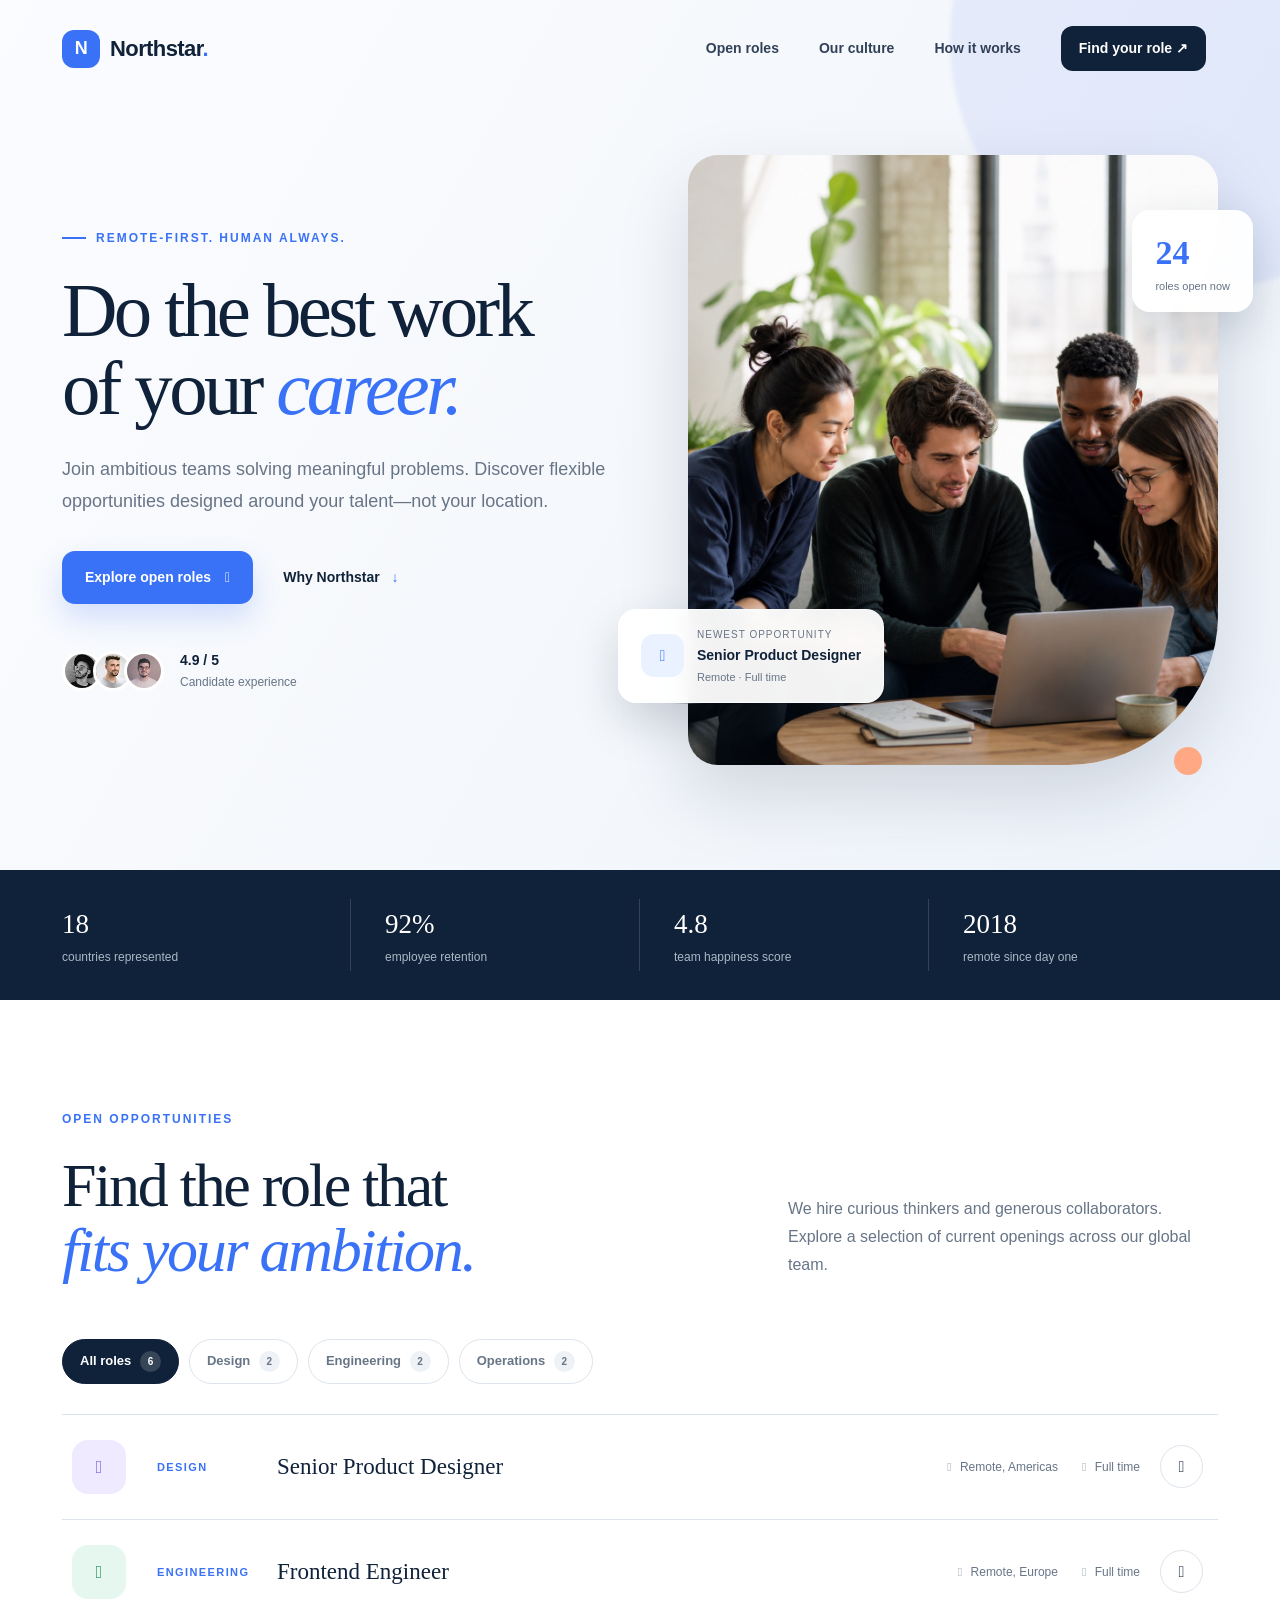
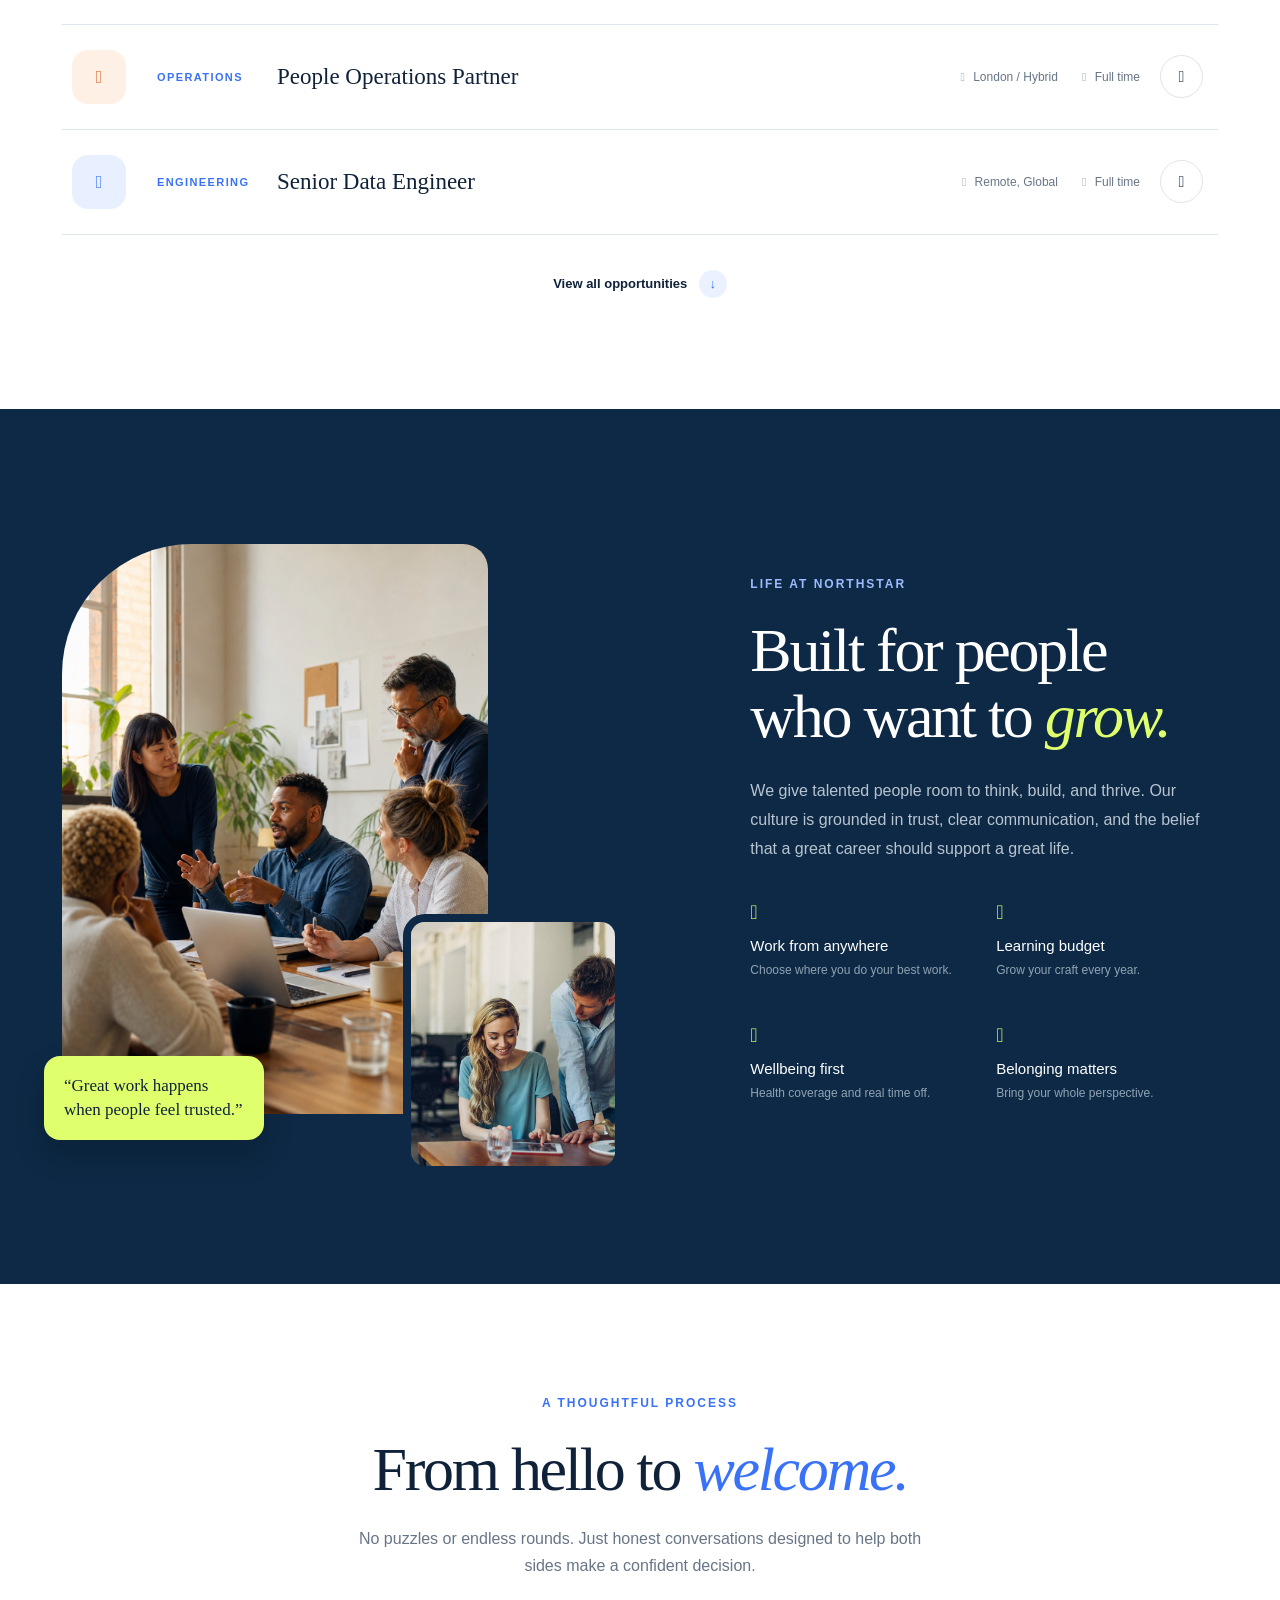
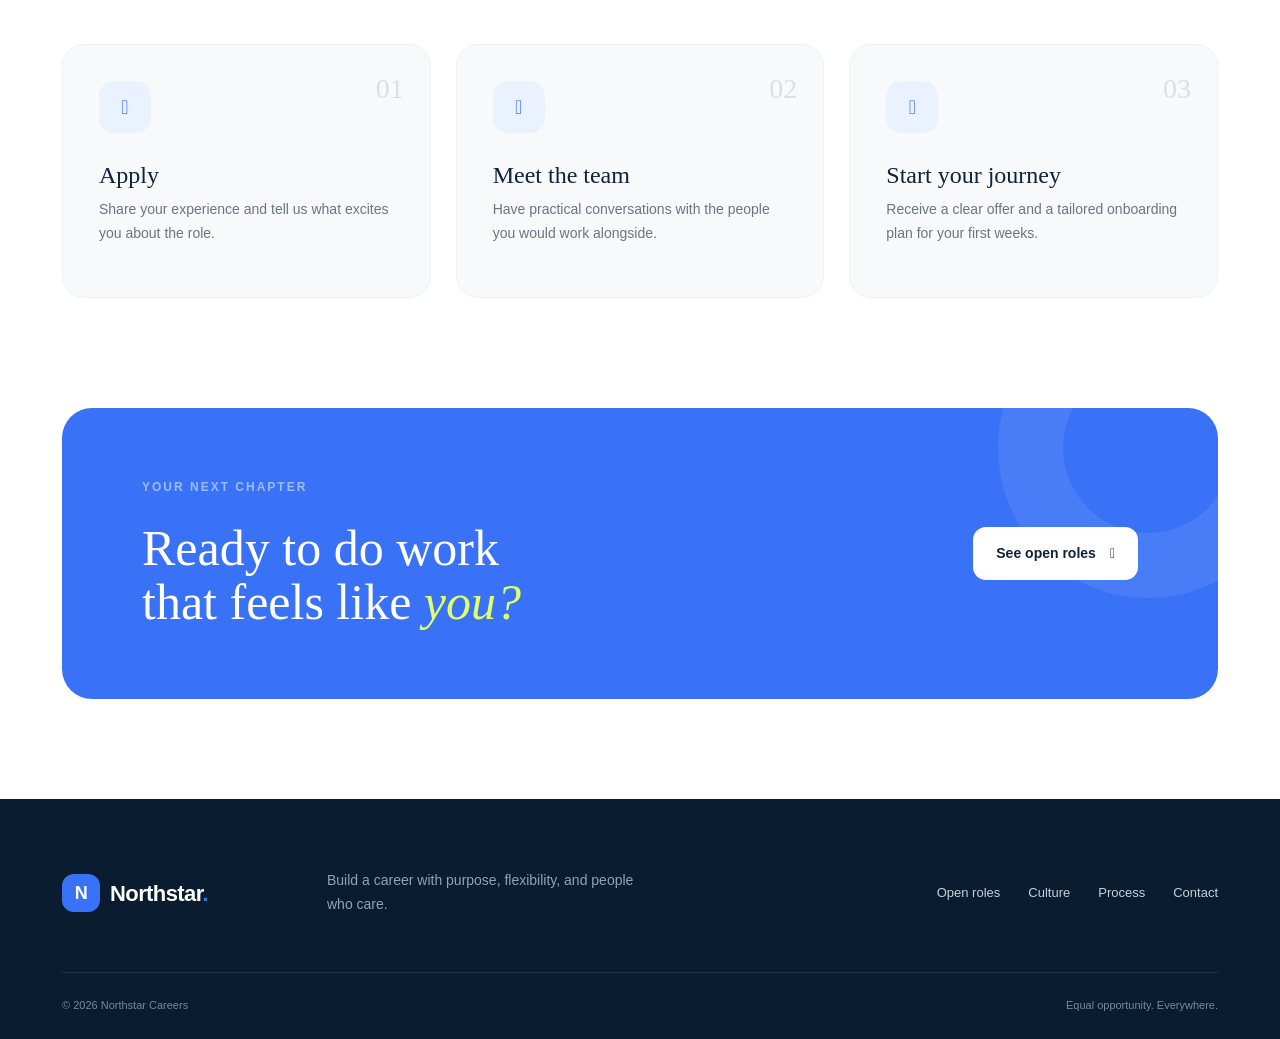
==== index.html @ 6b6f1404 "首次上传" ====
<!doctype html>
<html lang="en">
<head>
  <meta charset="utf-8">
  <meta name="viewport" content="width=device-width, initial-scale=1">
  <meta name="description" content="Find meaningful remote and hybrid work with Northstar Careers.">
  <title>Northstar Careers — Work that moves you forward</title>
  <link rel="stylesheet" href="assets/fonts/font_awesome/css/fontawesome.min.css">
  <link rel="stylesheet" href="assets/vendor/css/bootstrap.min.css">
  <link rel="stylesheet" href="assets/css/recruit.css">
</head>
<body>
  <header class="site-header" id="top">
    <nav class="navbar navbar-expand-lg" aria-label="Main navigation">
      <div class="container">
        <a class="brand" href="#top" aria-label="Northstar Careers home"><span class="brand-mark">N</span><span>Northstar<span class="brand-dot">.</span></span></a>
        <button class="navbar-toggler" type="button" data-bs-toggle="collapse" data-bs-target="#mainNav" aria-controls="mainNav" aria-expanded="false" aria-label="Toggle navigation"><span></span><span></span><span></span></button>
        <div class="collapse navbar-collapse" id="mainNav">
          <ul class="navbar-nav ms-auto align-items-lg-center">
            <li class="nav-item"><a class="nav-link" href="#opportunities">Open roles</a></li>
            <li class="nav-item"><a class="nav-link" href="#culture">Our culture</a></li>
            <li class="nav-item"><a class="nav-link" href="#process">How it works</a></li>
            <li class="nav-item"><a class="nav-link nav-cta" href="#opportunities">Find your role <span>↗</span></a></li>
          </ul>
        </div>
      </div>
    </nav>
  </header>

  <main>
    <section class="hero">
      <div class="hero-glow"></div>
      <div class="container position-relative">
        <div class="row align-items-center gy-5">
          <div class="col-lg-6">
            <div class="eyebrow"><span></span> Remote-first. Human always.</div>
            <h1>Do the best work<br>of your <em>career.</em></h1>
            <p class="hero-copy">Join ambitious teams solving meaningful problems. Discover flexible opportunities designed around your talent—not your location.</p>
            <div class="hero-actions">
              <a href="#opportunities" class="btn-primary-custom">Explore open roles <i class="fas fa-arrow-right"></i></a>
              <a href="#culture" class="text-link">Why Northstar <span>↓</span></a>
            </div>
            <div class="hero-proof">
              <div class="avatar-stack">
                <img src="assets/img/testimonial/testimonial-img-1.jpg" alt="Northstar team member">
                <img src="assets/img/testimonial/testimonial-img-2.jpg" alt="Northstar team member">
                <img src="assets/img/testimonial/testimonial-img-3.jpg" alt="Northstar team member">
              </div>
              <div><strong>4.9 / 5</strong><span>Candidate experience</span></div>
            </div>
          </div>
          <div class="col-lg-6">
            <div class="hero-visual">
              <div class="image-frame"><img src="assets/img/careers/team-hero.jpg" alt="A collaborative Northstar team meeting"></div>
              <div class="floating-card role-card"><span class="role-icon"><i class="fas fa-briefcase"></i></span><div><small>Newest opportunity</small><strong>Senior Product Designer</strong><span>Remote · Full time</span></div></div>
              <div class="floating-card stat-card"><strong>24</strong><span>roles open now</span></div>
              <div class="shape shape-one"></div><div class="shape shape-two"></div>
            </div>
          </div>
        </div>
      </div>
    </section>

    <section class="trust-strip" aria-label="Company highlights">
      <div class="container"><div class="trust-grid"><div><strong>18</strong><span>countries represented</span></div><div><strong>92%</strong><span>employee retention</span></div><div><strong>4.8</strong><span>team happiness score</span></div><div><strong>2018</strong><span>remote since day one</span></div></div></div>
    </section>

    <section class="section jobs-section" id="opportunities">
      <div class="container">
        <div class="section-intro split-heading"><div><span class="kicker">Open opportunities</span><h2>Find the role that<br><em>fits your ambition.</em></h2></div><p>We hire curious thinkers and generous collaborators. Explore a selection of current openings across our global team.</p></div>
        <div class="job-filters" role="group" aria-label="Filter job openings">
          <button class="filter-btn active" data-filter="all">All roles <span>6</span></button>
          <button class="filter-btn" data-filter="design">Design <span>2</span></button>
          <button class="filter-btn" data-filter="engineering">Engineering <span>2</span></button>
          <button class="filter-btn" data-filter="operations">Operations <span>2</span></button>
        </div>
        <div class="job-list">
          <article class="job-card" data-category="design"><div class="job-symbol lilac"><i class="fas fa-pen-nib"></i></div><div class="job-main"><span class="job-team">Design</span><h3>Senior Product Designer</h3><div class="job-meta"><span><i class="fas fa-map-marker-alt"></i> Remote, Americas</span><span><i class="far fa-clock"></i> Full time</span></div></div><a href="mailto:careers@northstar.example?subject=Senior Product Designer" aria-label="Apply for Senior Product Designer"><i class="fas fa-arrow-right"></i></a></article>
          <article class="job-card" data-category="engineering"><div class="job-symbol mint"><i class="fas fa-code"></i></div><div class="job-main"><span class="job-team">Engineering</span><h3>Frontend Engineer</h3><div class="job-meta"><span><i class="fas fa-map-marker-alt"></i> Remote, Europe</span><span><i class="far fa-clock"></i> Full time</span></div></div><a href="mailto:careers@northstar.example?subject=Frontend Engineer" aria-label="Apply for Frontend Engineer"><i class="fas fa-arrow-right"></i></a></article>
          <article class="job-card" data-category="operations"><div class="job-symbol peach"><i class="fas fa-chart-line"></i></div><div class="job-main"><span class="job-team">Operations</span><h3>People Operations Partner</h3><div class="job-meta"><span><i class="fas fa-map-marker-alt"></i> London / Hybrid</span><span><i class="far fa-clock"></i> Full time</span></div></div><a href="mailto:careers@northstar.example?subject=People Operations Partner" aria-label="Apply for People Operations Partner"><i class="fas fa-arrow-right"></i></a></article>
          <article class="job-card" data-category="engineering"><div class="job-symbol blue"><i class="fas fa-database"></i></div><div class="job-main"><span class="job-team">Engineering</span><h3>Senior Data Engineer</h3><div class="job-meta"><span><i class="fas fa-map-marker-alt"></i> Remote, Global</span><span><i class="far fa-clock"></i> Full time</span></div></div><a href="mailto:careers@northstar.example?subject=Senior Data Engineer" aria-label="Apply for Senior Data Engineer"><i class="fas fa-arrow-right"></i></a></article>
          <article class="job-card extra-job" data-category="design"><div class="job-symbol lilac"><i class="fas fa-palette"></i></div><div class="job-main"><span class="job-team">Design</span><h3>Brand Designer</h3><div class="job-meta"><span><i class="fas fa-map-marker-alt"></i> Remote, Global</span><span><i class="far fa-clock"></i> Contract</span></div></div><a href="mailto:careers@northstar.example?subject=Brand Designer" aria-label="Apply for Brand Designer"><i class="fas fa-arrow-right"></i></a></article>
          <article class="job-card extra-job" data-category="operations"><div class="job-symbol peach"><i class="fas fa-comments"></i></div><div class="job-main"><span class="job-team">Operations</span><h3>Customer Success Lead</h3><div class="job-meta"><span><i class="fas fa-map-marker-alt"></i> New York / Hybrid</span><span><i class="far fa-clock"></i> Full time</span></div></div><a href="mailto:careers@northstar.example?subject=Customer Success Lead" aria-label="Apply for Customer Success Lead"><i class="fas fa-arrow-right"></i></a></article>
        </div>
        <button class="show-more" id="showMore">View all opportunities <span>↓</span></button>
      </div>
    </section>

    <section class="section culture-section" id="culture">
      <div class="container"><div class="row align-items-center gy-5">
        <div class="col-lg-6"><div class="culture-collage"><img class="culture-main" src="assets/img/careers/team-culture.jpg" alt="Colleagues sharing ideas in a team workshop"><img class="culture-small" src="assets/img/bg/8.jpg" alt="Two colleagues reviewing work together"><div class="culture-quote">“Great work happens when people feel trusted.”</div></div></div>
        <div class="col-lg-5 offset-lg-1"><span class="kicker light">Life at Northstar</span><h2>Built for people<br>who want to <em>grow.</em></h2><p class="culture-copy">We give talented people room to think, build, and thrive. Our culture is grounded in trust, clear communication, and the belief that a great career should support a great life.</p><div class="benefit-grid"><div><i class="fas fa-globe"></i><h4>Work from anywhere</h4><p>Choose where you do your best work.</p></div><div><i class="fas fa-seedling"></i><h4>Learning budget</h4><p>Grow your craft every year.</p></div><div><i class="fas fa-heart"></i><h4>Wellbeing first</h4><p>Health coverage and real time off.</p></div><div><i class="fas fa-users"></i><h4>Belonging matters</h4><p>Bring your whole perspective.</p></div></div></div>
      </div></div>
    </section>

    <section class="section process-section" id="process">
      <div class="container"><div class="section-intro centered"><span class="kicker">A thoughtful process</span><h2>From hello to <em>welcome.</em></h2><p>No puzzles or endless rounds. Just honest conversations designed to help both sides make a confident decision.</p></div><div class="process-grid"><article><span>01</span><div class="process-icon"><i class="far fa-paper-plane"></i></div><h3>Apply</h3><p>Share your experience and tell us what excites you about the role.</p></article><article><span>02</span><div class="process-icon"><i class="far fa-comments"></i></div><h3>Meet the team</h3><p>Have practical conversations with the people you would work alongside.</p></article><article><span>03</span><div class="process-icon"><i class="far fa-check-circle"></i></div><h3>Start your journey</h3><p>Receive a clear offer and a tailored onboarding plan for your first weeks.</p></article></div></div>
    </section>

    <section class="cta-section"><div class="container"><div class="cta-panel"><div><span class="kicker light">Your next chapter</span><h2>Ready to do work<br>that feels like <em>you?</em></h2></div><a href="#opportunities" class="btn-light-custom">See open roles <i class="fas fa-arrow-right"></i></a></div></div></section>
  </main>

  <footer class="footer"><div class="container"><div class="footer-main"><a class="brand brand-light" href="#top"><span class="brand-mark">N</span><span>Northstar<span class="brand-dot">.</span></span></a><p>Build a career with purpose, flexibility, and people who care.</p><div class="footer-links"><a href="#opportunities">Open roles</a><a href="#culture">Culture</a><a href="#process">Process</a><a href="mailto:careers@northstar.example">Contact</a></div></div><div class="footer-bottom"><span>© <span id="year"></span> Northstar Careers</span><span>Equal opportunity. Everywhere.</span></div></div></footer>

  <script src="assets/vendor/js/bootstrap.bundle.min.js"></script>
  <script src="assets/js/recruit.js"></script>
</body>
</html>
---- assets/css/recruit.css ----
:root{--ink:#102239;--navy:#0d2945;--blue:#3972f6;--sky:#eaf2ff;--cream:#f7f4ed;--muted:#677587;--line:#dde4eb;--white:#fff;--lime:#dfff6c;--radius:22px}
*{box-sizing:border-box}html{scroll-behavior:smooth}body{margin:0;color:var(--ink);background:#fff;font-family:Inter,-apple-system,BlinkMacSystemFont,"Segoe UI",sans-serif;font-size:16px;-webkit-font-smoothing:antialiased}a{text-decoration:none}button{font:inherit}.container{max-width:1180px}.site-header{position:absolute;z-index:20;width:100%;top:0}.navbar{padding:26px 0}.brand{display:inline-flex;align-items:center;gap:10px;color:var(--ink);font-size:22px;font-weight:800;letter-spacing:-.6px}.brand:hover{color:var(--ink)}.brand-mark{display:grid;place-items:center;width:38px;height:38px;border-radius:12px;background:var(--blue);color:#fff;font-size:18px}.brand-dot{color:var(--blue)}.nav-link{color:#304158!important;font-size:14px;font-weight:650;margin:0 12px}.nav-link:hover{color:var(--blue)!important}.nav-cta{background:var(--ink);color:#fff!important;padding:12px 18px!important;border-radius:12px;margin-left:20px}.nav-cta:hover{background:var(--blue);color:#fff!important}.navbar-toggler{border:0;padding:8px}.navbar-toggler:focus{box-shadow:none}.navbar-toggler span{display:block;width:25px;height:2px;background:var(--ink);margin:5px}
.hero{position:relative;overflow:hidden;padding:155px 0 105px;background:linear-gradient(120deg,#fbfcff 0%,#f4f7fb 58%,#edf3fb 100%)}.hero-glow{position:absolute;width:500px;height:500px;border-radius:50%;background:rgba(64,116,244,.09);filter:blur(2px);right:-170px;top:-210px}.eyebrow,.kicker{display:flex;align-items:center;gap:10px;text-transform:uppercase;letter-spacing:2px;font-size:12px;font-weight:800;color:var(--blue);margin-bottom:25px}.eyebrow span{width:24px;height:2px;background:var(--blue)}h1,h2,h3,h4,p{margin-top:0}.hero h1{font-family:Georgia,"Times New Roman",serif;font-size:clamp(54px,6vw,82px);line-height:1.02;letter-spacing:-3.6px;margin-bottom:26px;font-weight:400}.hero h1 em,.section h2 em{color:var(--blue);font-weight:400}.hero-copy{max-width:590px;font-size:18px;line-height:1.75;color:var(--muted);margin-bottom:34px}.hero-actions{display:flex;align-items:center;gap:30px}.btn-primary-custom,.btn-light-custom{display:inline-flex;align-items:center;justify-content:center;gap:14px;padding:16px 23px;border-radius:13px;font-weight:750;font-size:14px;transition:.25s}.btn-primary-custom{background:var(--blue);color:#fff;box-shadow:0 14px 30px rgba(57,114,246,.2)}.btn-primary-custom:hover{color:#fff;transform:translateY(-2px);background:#275fdf}.text-link{color:var(--ink);font-weight:700;font-size:14px}.text-link span{margin-left:8px;color:var(--blue)}.hero-proof{display:flex;align-items:center;gap:16px;margin-top:46px}.avatar-stack{display:flex}.avatar-stack img{width:40px;height:40px;border:3px solid #fff;border-radius:50%;object-fit:cover;margin-left:-9px}.avatar-stack img:first-child{margin-left:0}.hero-proof strong,.hero-proof span{display:block}.hero-proof strong{font-size:14px}.hero-proof span{font-size:12px;color:var(--muted);margin-top:2px}.hero-visual{position:relative;max-width:530px;margin-left:auto}.image-frame{position:relative;border-radius:30px 30px 150px 30px;overflow:hidden;height:610px;box-shadow:0 30px 70px rgba(17,36,58,.15)}.image-frame:after{content:"";position:absolute;inset:0;background:linear-gradient(180deg,transparent 65%,rgba(9,30,50,.17))}.image-frame img{width:100%;height:100%;object-fit:cover}.floating-card{position:absolute;z-index:2;background:rgba(255,255,255,.95);backdrop-filter:blur(10px);box-shadow:0 18px 45px rgba(20,40,64,.17);border:1px solid rgba(255,255,255,.7)}.role-card{display:flex;gap:13px;align-items:center;left:-70px;bottom:62px;padding:17px 22px;border-radius:18px}.role-icon{display:grid;place-items:center;width:43px;height:43px;border-radius:13px;background:var(--sky);color:var(--blue)}.role-card small,.role-card strong,.role-card div>span{display:block}.role-card small{color:var(--muted);font-size:10px;text-transform:uppercase;letter-spacing:1px}.role-card strong{font-size:14px;margin:3px 0}.role-card div>span{color:var(--muted);font-size:11px}.stat-card{top:55px;right:-35px;border-radius:18px;padding:16px 22px}.stat-card strong,.stat-card span{display:block}.stat-card strong{font-family:Georgia,serif;font-size:34px;color:var(--blue)}.stat-card span{font-size:11px;color:var(--muted)}.shape{position:absolute;border-radius:50%}.shape-one{width:70px;height:70px;background:var(--lime);top:-25px;left:-28px;z-index:-1}.shape-two{width:28px;height:28px;background:#ffa883;right:16px;bottom:-10px}
.trust-strip{background:var(--ink);color:#fff}.trust-grid{display:grid;grid-template-columns:repeat(4,1fr);padding:29px 0}.trust-grid div{padding:5px 34px;border-right:1px solid rgba(255,255,255,.15)}.trust-grid div:first-child{padding-left:0}.trust-grid div:last-child{border:0}.trust-grid strong,.trust-grid span{display:block}.trust-grid strong{font-family:Georgia,serif;font-size:27px;font-weight:400}.trust-grid span{color:#acb8c6;font-size:12px;margin-top:3px}.section{padding:110px 0}.section-intro{margin-bottom:55px}.split-heading{display:flex;align-items:flex-end;justify-content:space-between;gap:60px}.section h2{font-family:Georgia,"Times New Roman",serif;font-size:clamp(42px,5vw,62px);line-height:1.06;letter-spacing:-2.3px;font-weight:400;margin:0}.split-heading>p{max-width:430px;color:var(--muted);line-height:1.75;margin-bottom:5px}.job-filters{display:flex;gap:10px;margin-bottom:26px;overflow:auto;padding-bottom:4px}.filter-btn{border:1px solid var(--line);background:#fff;color:var(--muted);padding:11px 17px;border-radius:30px;white-space:nowrap;font-weight:700;font-size:13px;transition:.2s}.filter-btn span{display:inline-grid;place-items:center;margin-left:5px;min-width:21px;height:21px;border-radius:50%;background:#eef2f6;font-size:10px}.filter-btn.active,.filter-btn:hover{background:var(--ink);border-color:var(--ink);color:#fff}.filter-btn.active span{background:rgba(255,255,255,.16)}.job-list{border-top:1px solid var(--line)}.job-card{display:grid;grid-template-columns:65px 1fr 48px;align-items:center;gap:20px;padding:25px 10px;border-bottom:1px solid var(--line);transition:.25s}.job-card:hover{background:#f8faff;padding-left:20px;padding-right:20px;border-radius:15px;box-shadow:0 10px 30px rgba(20,40,64,.05)}.job-symbol{display:grid;place-items:center;width:54px;height:54px;border-radius:16px;font-size:18px}.lilac{background:#efeaff;color:#7859d5}.mint{background:#e5f7ee;color:#21865b}.peach{background:#fff0e6;color:#d86b31}.blue{background:#e8f0ff;color:#3972f6}.job-main{display:grid;grid-template-columns:120px minmax(240px,1fr) 1fr;align-items:center}.job-team{font-size:11px;text-transform:uppercase;letter-spacing:1.4px;font-weight:800;color:var(--blue)}.job-card h3{font-family:Georgia,serif;font-size:23px;font-weight:400;margin:0}.job-meta{display:flex;justify-content:flex-end;gap:24px;color:var(--muted);font-size:12px}.job-meta i{color:#95a1af;margin-right:5px}.job-card>a{display:grid;place-items:center;width:43px;height:43px;border:1px solid var(--line);border-radius:50%;color:var(--ink);transition:.2s}.job-card:hover>a{background:var(--blue);border-color:var(--blue);color:#fff;transform:rotate(-35deg)}.extra-job{display:none}.show-more{display:block;margin:34px auto 0;border:0;background:transparent;color:var(--ink);font-weight:750;font-size:13px}.show-more span{display:inline-grid;place-items:center;width:28px;height:28px;border-radius:50%;background:var(--sky);color:var(--blue);margin-left:8px}
.culture-section{background:var(--navy);color:#fff;overflow:hidden}.kicker.light{color:#9cbcff}.culture-section h2{color:#fff}.culture-section h2 em{color:var(--lime)}.culture-copy{color:#b8c4d0;line-height:1.8;margin:28px 0 38px}.culture-collage{position:relative;padding:25px 65px 60px 0}.culture-main{display:block;width:85%;height:570px;object-fit:cover;border-radius:130px 25px 25px 25px}.culture-small{position:absolute;width:220px;height:260px;object-fit:cover;right:5px;bottom:0;border:8px solid var(--navy);border-radius:22px}.culture-quote{position:absolute;left:-18px;bottom:34px;background:var(--lime);color:var(--ink);max-width:220px;padding:18px 20px;border-radius:16px;font-family:Georgia,serif;font-size:17px;line-height:1.4;box-shadow:0 15px 30px rgba(0,0,0,.18)}.benefit-grid{display:grid;grid-template-columns:1fr 1fr;gap:30px 24px}.benefit-grid i{color:var(--lime);font-size:20px;margin-bottom:15px}.benefit-grid h4{font-size:15px;margin-bottom:6px}.benefit-grid p{font-size:12px;color:#91a3b4;line-height:1.5}.centered{text-align:center;max-width:700px;margin:0 auto 65px}.centered .kicker{justify-content:center}.centered p{max-width:590px;margin:22px auto 0;color:var(--muted);line-height:1.7}.process-grid{display:grid;grid-template-columns:repeat(3,1fr);gap:25px}.process-grid article{position:relative;padding:36px;background:#f8f9fb;border:1px solid #eef1f4;border-radius:22px;transition:.25s}.process-grid article:hover{transform:translateY(-5px);box-shadow:0 20px 50px rgba(20,40,64,.08);background:#fff}.process-grid article>span{position:absolute;right:26px;top:23px;color:#d9dfe6;font-family:Georgia,serif;font-size:28px}.process-icon{display:grid;place-items:center;width:52px;height:52px;border-radius:15px;background:var(--sky);color:var(--blue);font-size:20px;margin-bottom:28px}.process-grid h3{font-family:Georgia,serif;font-size:24px;font-weight:400}.process-grid p{color:var(--muted);font-size:14px;line-height:1.7}.cta-section{padding:0 0 100px}.cta-panel{position:relative;overflow:hidden;display:flex;align-items:center;justify-content:space-between;gap:35px;padding:70px 80px;background:var(--blue);color:#fff;border-radius:30px}.cta-panel:after{content:"";position:absolute;width:300px;height:300px;border:65px solid rgba(255,255,255,.08);border-radius:50%;right:-80px;top:-110px}.cta-panel h2{font-family:Georgia,serif;font-size:50px;font-weight:400;line-height:1.08;margin:0}.cta-panel h2 em{color:var(--lime);font-weight:400}.btn-light-custom{position:relative;z-index:2;background:#fff;color:var(--ink);white-space:nowrap}.btn-light-custom:hover{transform:translateY(-2px);color:var(--blue)}.footer{background:#091c30;color:#fff;padding:70px 0 25px}.brand-light{color:#fff}.brand-light:hover{color:#fff}.footer-main{display:grid;grid-template-columns:220px 1fr auto;align-items:center;gap:45px;padding-bottom:55px}.footer-main>p{color:#91a3b4;max-width:330px;font-size:14px;line-height:1.7;margin:0}.footer-links{display:flex;gap:28px}.footer-links a{color:#c8d1da;font-size:13px}.footer-links a:hover{color:var(--lime)}.footer-bottom{display:flex;justify-content:space-between;padding-top:24px;border-top:1px solid rgba(255,255,255,.1);color:#77899a;font-size:11px}
@media(max-width:991.98px){.site-header{background:rgba(255,255,255,.96);position:fixed;box-shadow:0 5px 20px rgba(15,34,57,.06)}.navbar{padding:13px 0}.navbar-collapse{padding:15px 0 5px}.nav-link{padding:10px 0!important}.nav-cta{display:inline-block;margin:8px 0 0}.hero{padding-top:135px}.hero-visual{margin:0 auto}.image-frame{height:530px}.role-card{left:-25px}.stat-card{right:-10px}.split-heading{align-items:flex-start;flex-direction:column;gap:24px}.job-main{grid-template-columns:100px 1fr}.job-meta{grid-column:2;margin-top:8px;justify-content:flex-start}.culture-collage{max-width:600px;margin:0 auto}.footer-main{grid-template-columns:1fr 1fr}.footer-links{grid-column:1/-1}.trust-grid div{padding-left:20px}.process-grid{gap:15px}.process-grid article{padding:28px}.cta-panel{padding:55px}}
@media(max-width:767.98px){.hero{padding-bottom:70px}.hero h1{font-size:52px;letter-spacing:-2.5px}.hero-copy{font-size:16px}.hero-actions{align-items:flex-start;flex-direction:column;gap:20px}.image-frame{height:470px;border-radius:24px 24px 100px 24px}.floating-card.role-card{left:12px;bottom:25px}.stat-card{right:8px;top:20px}.trust-grid{grid-template-columns:1fr 1fr;gap:0}.trust-grid div{padding:15px;border-right:0;border-bottom:1px solid rgba(255,255,255,.12)}.section{padding:80px 0}.section h2{font-size:43px}.job-card{grid-template-columns:52px 1fr 40px;gap:13px;padding:22px 0}.job-symbol{width:48px;height:48px}.job-main{display:block}.job-card h3{font-size:20px;margin:4px 0 8px}.job-meta{display:block}.job-meta span{display:block;margin:4px 0}.culture-collage{padding:20px 35px 50px 0}.culture-main{height:470px}.culture-small{width:160px;height:210px}.culture-quote{left:0;bottom:28px;font-size:15px;max-width:185px}.process-grid{grid-template-columns:1fr}.cta-panel{align-items:flex-start;flex-direction:column;padding:42px 28px}.cta-panel h2{font-size:42px}.footer-main{grid-template-columns:1fr;gap:24px}.footer-links{grid-column:auto;flex-wrap:wrap}.footer-bottom{gap:12px;flex-direction:column}}
@media(max-width:430px){.hero h1{font-size:45px}.hero-visual{margin-left:8px;margin-right:8px}.image-frame{height:420px}.role-card{max-width:270px;padding:13px}.stat-card{padding:12px 16px}.benefit-grid{grid-template-columns:1fr}.culture-main{height:410px}.culture-small{width:140px;height:180px}.cta-panel h2{font-size:36px}}
@media(prefers-reduced-motion:reduce){html{scroll-behavior:auto}*{transition:none!important}}
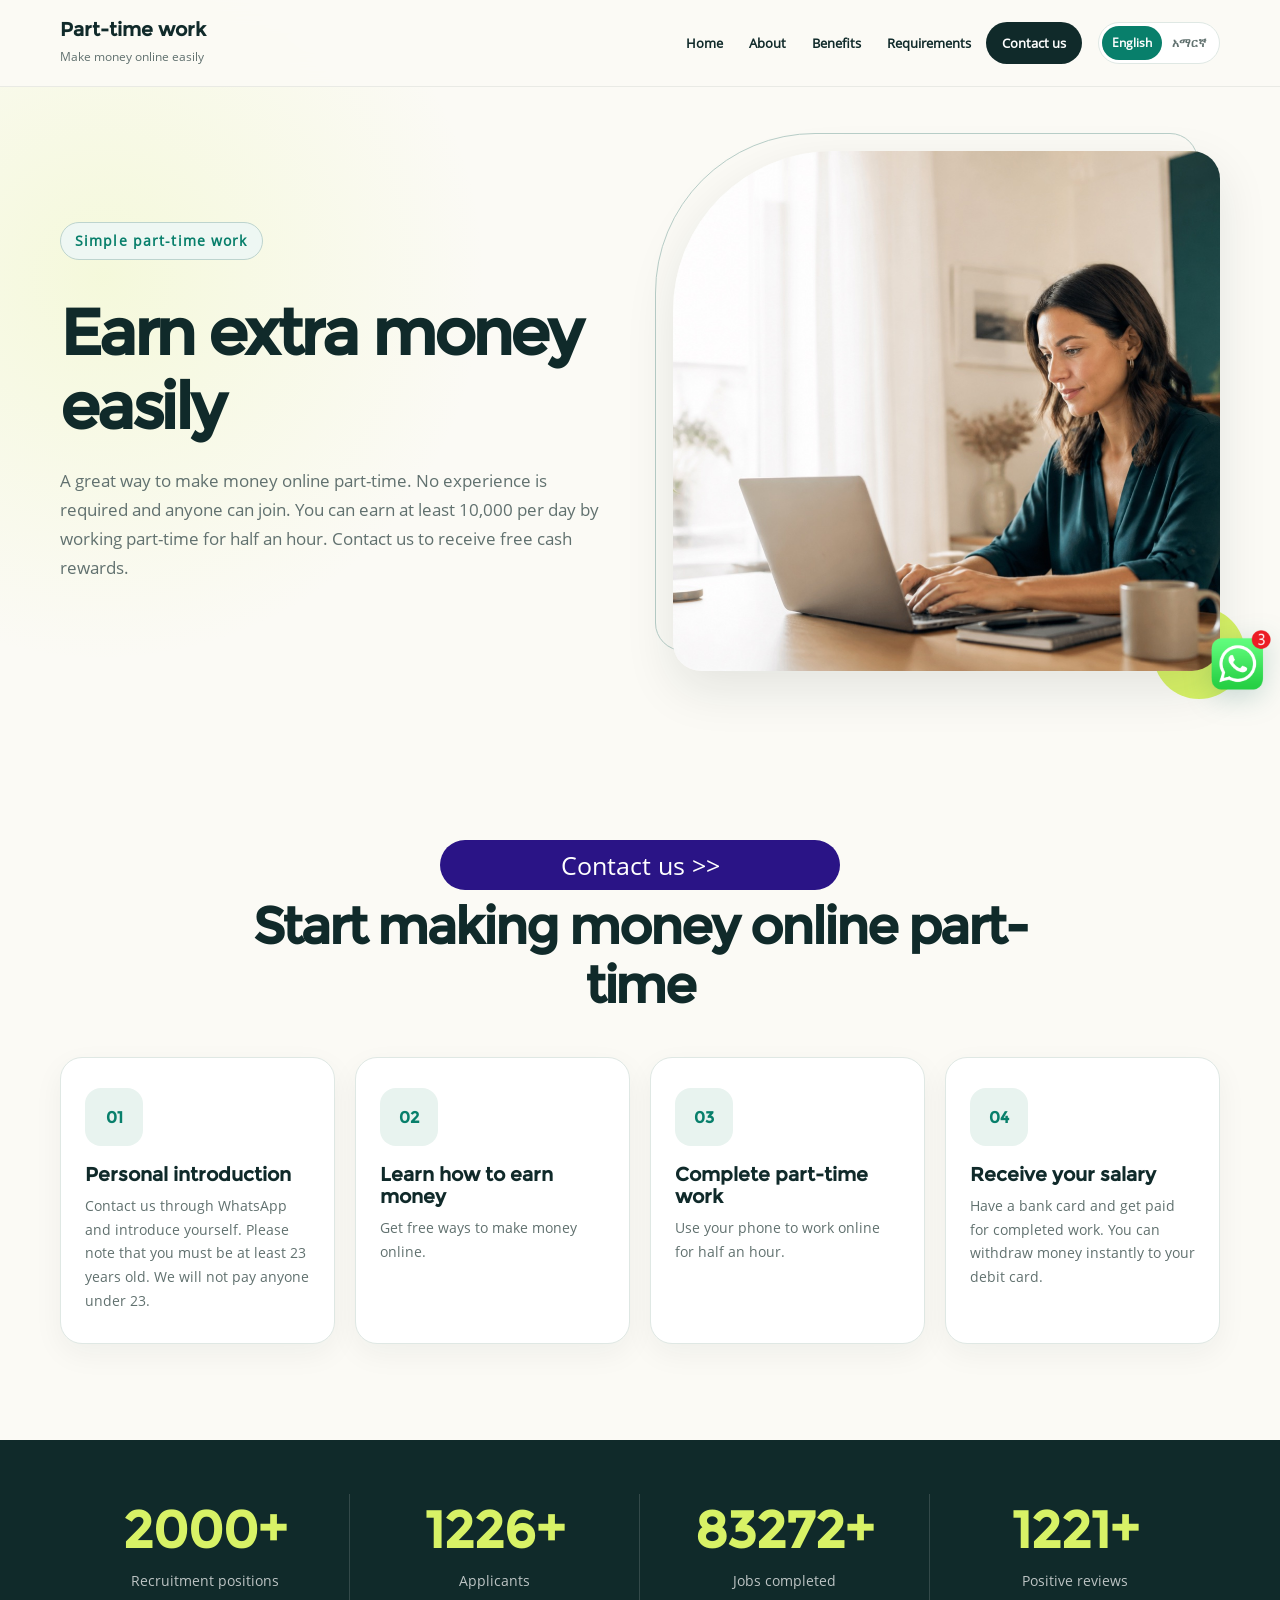
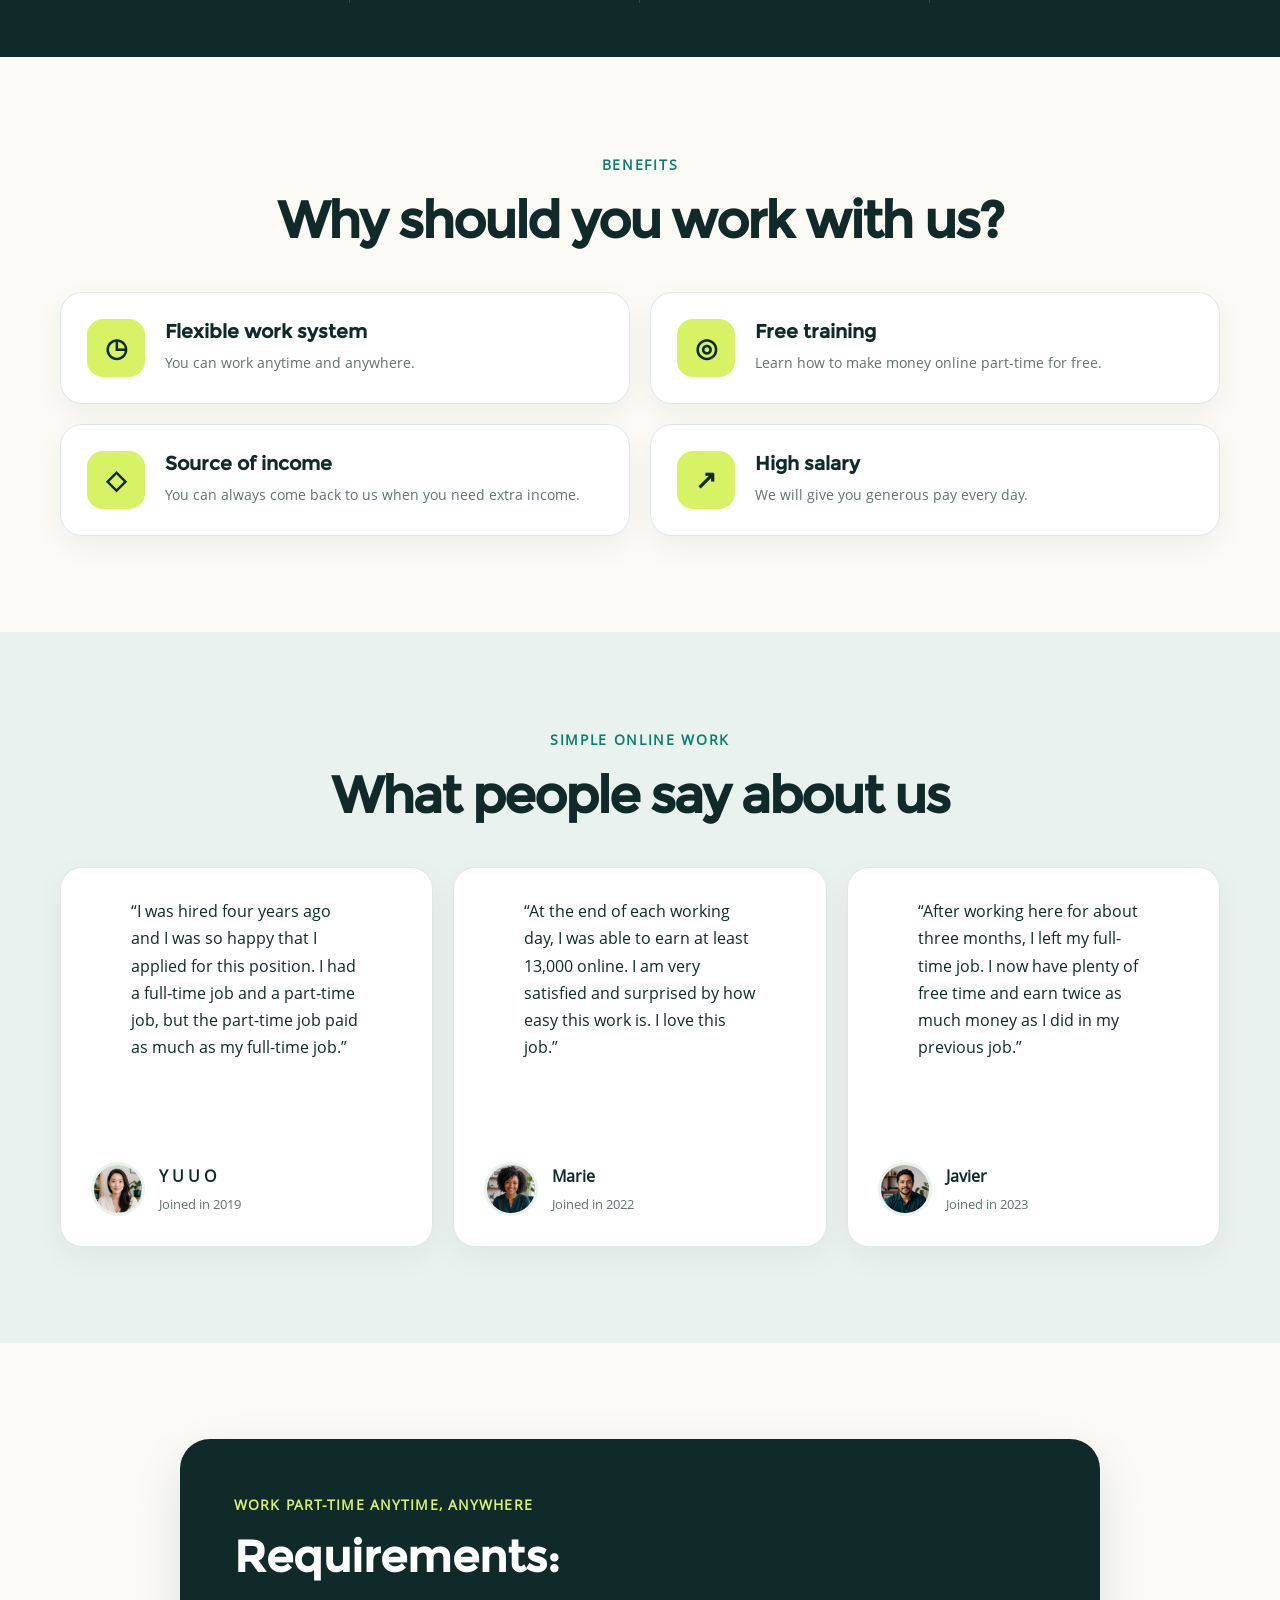
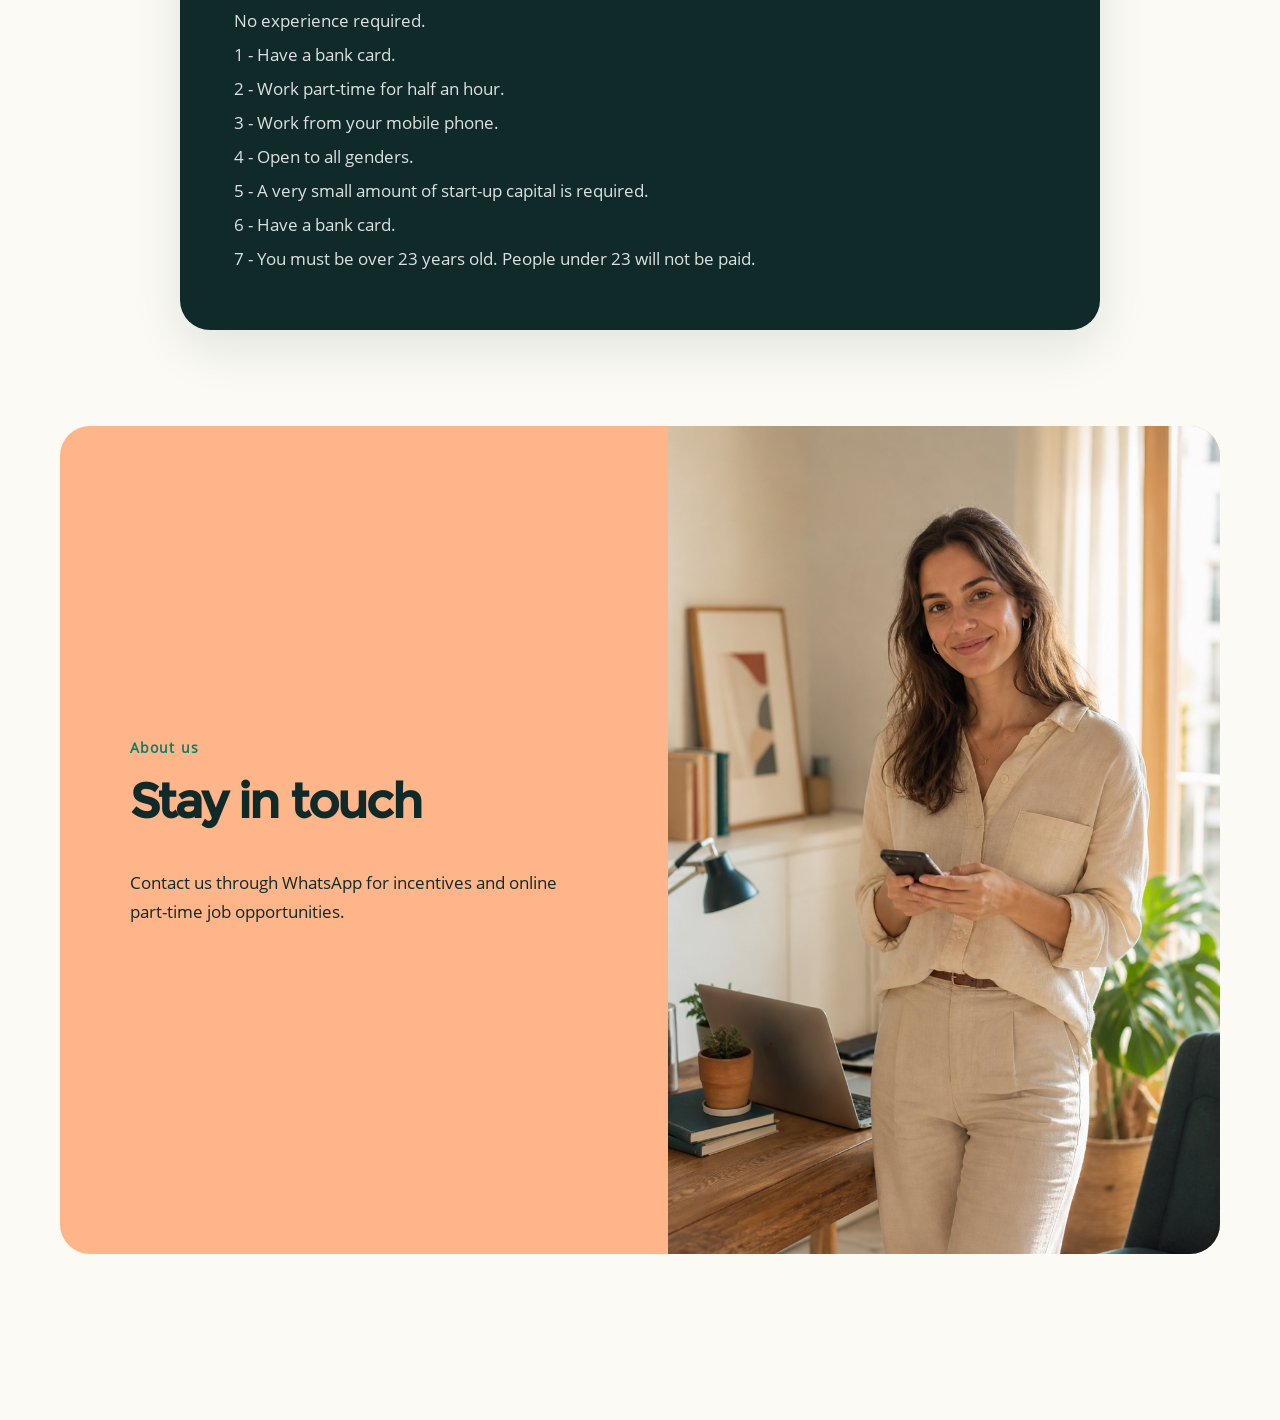
==== commit 16587b5c: "改版" ====
--- a/index.html
+++ b/index.html
@@ -1,108 +1,108 @@
 <!doctype html>
 <html lang="en">
 <head>
-  <meta charset="utf-8">
+  <meta charset="UTF-8">
   <meta name="viewport" content="width=device-width, initial-scale=1">
-  <meta name="description" content="Find meaningful remote and hybrid work with Northstar Careers.">
-  <title>Northstar Careers — Work that moves you forward</title>
-  <link rel="stylesheet" href="assets/fonts/font_awesome/css/fontawesome.min.css">
-  <link rel="stylesheet" href="assets/vendor/css/bootstrap.min.css">
-  <link rel="stylesheet" href="assets/css/recruit.css">
+  <meta name="description" content="Learn how to make money part-time online and earn extra money easily from home." data-i18n-content="metaDescription">
+  <title>Part-time work from home | Online jobs | The best ways to make money online</title>
+  <link rel="stylesheet" href="static/css/redesign.css">
+  <script>document.documentElement.classList.add("js");</script>
 </head>
 <body>
-  <header class="site-header" id="top">
-    <nav class="navbar navbar-expand-lg" aria-label="Main navigation">
-      <div class="container">
-        <a class="brand" href="#top" aria-label="Northstar Careers home"><span class="brand-mark">N</span><span>Northstar<span class="brand-dot">.</span></span></a>
-        <button class="navbar-toggler" type="button" data-bs-toggle="collapse" data-bs-target="#mainNav" aria-controls="mainNav" aria-expanded="false" aria-label="Toggle navigation"><span></span><span></span><span></span></button>
-        <div class="collapse navbar-collapse" id="mainNav">
-          <ul class="navbar-nav ms-auto align-items-lg-center">
-            <li class="nav-item"><a class="nav-link" href="#opportunities">Open roles</a></li>
-            <li class="nav-item"><a class="nav-link" href="#culture">Our culture</a></li>
-            <li class="nav-item"><a class="nav-link" href="#process">How it works</a></li>
-            <li class="nav-item"><a class="nav-link nav-cta" href="#opportunities">Find your role <span>↗</span></a></li>
-          </ul>
-        </div>
+  <header class="site-header">
+    <div class="container nav-wrap">
+      <a class="brand" href="#top" aria-label="Home" data-i18n-aria="home">
+        <strong data-i18n="brandTitle">Part-time work</strong>
+        <span data-i18n="brandTagline">Make money online easily</span>
+      </a>
+      <nav class="desktop-nav" aria-label="Main navigation" data-i18n-aria="mainNav">
+        <a href="#top" data-i18n="home">Home</a>
+        <a href="#about" data-i18n="aboutNav">About</a>
+        <a href="#benefit" data-i18n="benefitNav">Benefits</a>
+        <a href="#requirement" data-i18n="requirementsNav">Requirements</a>
+        <button class="nav-cta" type="button" data-contact data-i18n="contact">Contact us</button>
+      </nav>
+      <div class="language-switcher" role="group" aria-label="Language" data-i18n-aria="languageLabel">
+        <button type="button" data-language="en" aria-pressed="true">English</button>
+        <button type="button" data-language="am" aria-pressed="false">አማርኛ</button>
       </div>
-    </nav>
+    </div>
   </header>
 
-  <main>
-    <section class="hero">
-      <div class="hero-glow"></div>
-      <div class="container position-relative">
-        <div class="row align-items-center gy-5">
-          <div class="col-lg-6">
-            <div class="eyebrow"><span></span> Remote-first. Human always.</div>
-            <h1>Do the best work<br>of your <em>career.</em></h1>
-            <p class="hero-copy">Join ambitious teams solving meaningful problems. Discover flexible opportunities designed around your talent—not your location.</p>
-            <div class="hero-actions">
-              <a href="#opportunities" class="btn-primary-custom">Explore open roles <i class="fas fa-arrow-right"></i></a>
-              <a href="#culture" class="text-link">Why Northstar <span>↓</span></a>
-            </div>
-            <div class="hero-proof">
-              <div class="avatar-stack">
-                <img src="assets/img/testimonial/testimonial-img-1.jpg" alt="Northstar team member">
-                <img src="assets/img/testimonial/testimonial-img-2.jpg" alt="Northstar team member">
-                <img src="assets/img/testimonial/testimonial-img-3.jpg" alt="Northstar team member">
-              </div>
-              <div><strong>4.9 / 5</strong><span>Candidate experience</span></div>
-            </div>
-          </div>
-          <div class="col-lg-6">
-            <div class="hero-visual">
-              <div class="image-frame"><img src="assets/img/careers/team-hero.jpg" alt="A collaborative Northstar team meeting"></div>
-              <div class="floating-card role-card"><span class="role-icon"><i class="fas fa-briefcase"></i></span><div><small>Newest opportunity</small><strong>Senior Product Designer</strong><span>Remote · Full time</span></div></div>
-              <div class="floating-card stat-card"><strong>24</strong><span>roles open now</span></div>
-              <div class="shape shape-one"></div><div class="shape shape-two"></div>
-            </div>
-          </div>
+  <main id="top">
+    <section class="hero section">
+      <div class="container hero-grid">
+        <div class="hero-copy">
+          <p class="eyebrow" data-i18n="heroEyebrow">Simple part-time work</p>
+          <h1 data-i18n="heroTitle">Earn extra money easily</h1>
+          <p class="hero-lead" data-i18n="heroLead">A great way to make money online part-time. No experience is required and anyone can join. You can earn at least 10,000 per day by working part-time for half an hour. Contact us to receive free cash rewards.</p>
+        </div>
+        <div class="hero-media"><img src="static/picture/full-shot-woman-working-home.jpg" alt="Woman working from home on a laptop" data-i18n-alt="heroImageAlt" width="1600" height="999"></div>
+      </div>
+    </section>
+
+    <section class="section steps" aria-labelledby="steps-title">
+      <div class="container">
+        <div class="section-heading"><p class="kicker" data-i18n="stepsKicker">Only 4 easy steps</p><h2 id="steps-title" data-i18n="stepsTitle">Start making money online part-time</h2></div>
+        <div class="card-grid four-cols">
+          <article class="info-card"><span class="icon" aria-hidden="true">01</span><h3 data-i18n="step1Title">Personal introduction</h3><p data-i18n="step1Text">Contact us through WhatsApp and introduce yourself. Please note that you must be at least 23 years old. We will not pay anyone under 23.</p></article>
+          <article class="info-card"><span class="icon" aria-hidden="true">02</span><h3 data-i18n="step2Title">Learn how to earn money</h3><p data-i18n="step2Text">Get free ways to make money online.</p></article>
+          <article class="info-card"><span class="icon" aria-hidden="true">03</span><h3 data-i18n="step3Title">Complete part-time work</h3><p data-i18n="step3Text">Use your phone to work online for half an hour.</p></article>
+          <article class="info-card"><span class="icon" aria-hidden="true">04</span><h3 data-i18n="step4Title">Receive your salary</h3><p data-i18n="step4Text">Have a bank card and get paid for completed work. You can withdraw money instantly to your debit card.</p></article>
         </div>
       </div>
     </section>
 
-    <section class="trust-strip" aria-label="Company highlights">
-      <div class="container"><div class="trust-grid"><div><strong>18</strong><span>countries represented</span></div><div><strong>92%</strong><span>employee retention</span></div><div><strong>4.8</strong><span>team happiness score</span></div><div><strong>2018</strong><span>remote since day one</span></div></div></div>
-    </section>
-
-    <section class="section jobs-section" id="opportunities">
-      <div class="container">
-        <div class="section-intro split-heading"><div><span class="kicker">Open opportunities</span><h2>Find the role that<br><em>fits your ambition.</em></h2></div><p>We hire curious thinkers and generous collaborators. Explore a selection of current openings across our global team.</p></div>
-        <div class="job-filters" role="group" aria-label="Filter job openings">
-          <button class="filter-btn active" data-filter="all">All roles <span>6</span></button>
-          <button class="filter-btn" data-filter="design">Design <span>2</span></button>
-          <button class="filter-btn" data-filter="engineering">Engineering <span>2</span></button>
-          <button class="filter-btn" data-filter="operations">Operations <span>2</span></button>
-        </div>
-        <div class="job-list">
-          <article class="job-card" data-category="design"><div class="job-symbol lilac"><i class="fas fa-pen-nib"></i></div><div class="job-main"><span class="job-team">Design</span><h3>Senior Product Designer</h3><div class="job-meta"><span><i class="fas fa-map-marker-alt"></i> Remote, Americas</span><span><i class="far fa-clock"></i> Full time</span></div></div><a href="mailto:careers@northstar.example?subject=Senior Product Designer" aria-label="Apply for Senior Product Designer"><i class="fas fa-arrow-right"></i></a></article>
-          <article class="job-card" data-category="engineering"><div class="job-symbol mint"><i class="fas fa-code"></i></div><div class="job-main"><span class="job-team">Engineering</span><h3>Frontend Engineer</h3><div class="job-meta"><span><i class="fas fa-map-marker-alt"></i> Remote, Europe</span><span><i class="far fa-clock"></i> Full time</span></div></div><a href="mailto:careers@northstar.example?subject=Frontend Engineer" aria-label="Apply for Frontend Engineer"><i class="fas fa-arrow-right"></i></a></article>
-          <article class="job-card" data-category="operations"><div class="job-symbol peach"><i class="fas fa-chart-line"></i></div><div class="job-main"><span class="job-team">Operations</span><h3>People Operations Partner</h3><div class="job-meta"><span><i class="fas fa-map-marker-alt"></i> London / Hybrid</span><span><i class="far fa-clock"></i> Full time</span></div></div><a href="mailto:careers@northstar.example?subject=People Operations Partner" aria-label="Apply for People Operations Partner"><i class="fas fa-arrow-right"></i></a></article>
-          <article class="job-card" data-category="engineering"><div class="job-symbol blue"><i class="fas fa-database"></i></div><div class="job-main"><span class="job-team">Engineering</span><h3>Senior Data Engineer</h3><div class="job-meta"><span><i class="fas fa-map-marker-alt"></i> Remote, Global</span><span><i class="far fa-clock"></i> Full time</span></div></div><a href="mailto:careers@northstar.example?subject=Senior Data Engineer" aria-label="Apply for Senior Data Engineer"><i class="fas fa-arrow-right"></i></a></article>
-          <article class="job-card extra-job" data-category="design"><div class="job-symbol lilac"><i class="fas fa-palette"></i></div><div class="job-main"><span class="job-team">Design</span><h3>Brand Designer</h3><div class="job-meta"><span><i class="fas fa-map-marker-alt"></i> Remote, Global</span><span><i class="far fa-clock"></i> Contract</span></div></div><a href="mailto:careers@northstar.example?subject=Brand Designer" aria-label="Apply for Brand Designer"><i class="fas fa-arrow-right"></i></a></article>
-          <article class="job-card extra-job" data-category="operations"><div class="job-symbol peach"><i class="fas fa-comments"></i></div><div class="job-main"><span class="job-team">Operations</span><h3>Customer Success Lead</h3><div class="job-meta"><span><i class="fas fa-map-marker-alt"></i> New York / Hybrid</span><span><i class="far fa-clock"></i> Full time</span></div></div><a href="mailto:careers@northstar.example?subject=Customer Success Lead" aria-label="Apply for Customer Success Lead"><i class="fas fa-arrow-right"></i></a></article>
-        </div>
-        <button class="show-more" id="showMore">View all opportunities <span>↓</span></button>
+    <section class="stats" aria-label="Statistics" data-i18n-aria="statisticsLabel">
+      <div class="container stats-grid">
+        <div><strong>2000+</strong><span data-i18n="statRecruitment">Recruitment positions</span></div>
+        <div><strong>1226+</strong><span data-i18n="statApplicants">Applicants</span></div>
+        <div><strong>83272+</strong><span data-i18n="statCompleted">Jobs completed</span></div>
+        <div><strong>1221+</strong><span data-i18n="statReviews">Positive reviews</span></div>
       </div>
     </section>
 
-    <section class="section culture-section" id="culture">
-      <div class="container"><div class="row align-items-center gy-5">
-        <div class="col-lg-6"><div class="culture-collage"><img class="culture-main" src="assets/img/careers/team-culture.jpg" alt="Colleagues sharing ideas in a team workshop"><img class="culture-small" src="assets/img/bg/8.jpg" alt="Two colleagues reviewing work together"><div class="culture-quote">“Great work happens when people feel trusted.”</div></div></div>
-        <div class="col-lg-5 offset-lg-1"><span class="kicker light">Life at Northstar</span><h2>Built for people<br>who want to <em>grow.</em></h2><p class="culture-copy">We give talented people room to think, build, and thrive. Our culture is grounded in trust, clear communication, and the belief that a great career should support a great life.</p><div class="benefit-grid"><div><i class="fas fa-globe"></i><h4>Work from anywhere</h4><p>Choose where you do your best work.</p></div><div><i class="fas fa-seedling"></i><h4>Learning budget</h4><p>Grow your craft every year.</p></div><div><i class="fas fa-heart"></i><h4>Wellbeing first</h4><p>Health coverage and real time off.</p></div><div><i class="fas fa-users"></i><h4>Belonging matters</h4><p>Bring your whole perspective.</p></div></div></div>
-      </div></div>
+    <section class="section benefits" id="benefit" aria-labelledby="benefit-title">
+      <div class="container">
+        <div class="section-heading"><p class="kicker" data-i18n="benefitKicker">Benefits</p><h2 id="benefit-title" data-i18n="benefitTitle">Why should you work with us?</h2></div>
+        <div class="card-grid two-cols">
+          <article class="benefit-card"><span class="icon" aria-hidden="true">◷</span><div><h3 data-i18n="benefit1Title">Flexible work system</h3><p data-i18n="benefit1Text">You can work anytime and anywhere.</p></div></article>
+          <article class="benefit-card"><span class="icon" aria-hidden="true">◎</span><div><h3 data-i18n="benefit2Title">Free training</h3><p data-i18n="benefit2Text">Learn how to make money online part-time for free.</p></div></article>
+          <article class="benefit-card"><span class="icon" aria-hidden="true">◇</span><div><h3 data-i18n="benefit3Title">Source of income</h3><p data-i18n="benefit3Text">You can always come back to us when you need extra income.</p></div></article>
+          <article class="benefit-card"><span class="icon" aria-hidden="true">↗</span><div><h3 data-i18n="benefit4Title">High salary</h3><p data-i18n="benefit4Text">We will give you generous pay every day.</p></div></article>
+        </div>
+      </div>
     </section>
 
-    <section class="section process-section" id="process">
-      <div class="container"><div class="section-intro centered"><span class="kicker">A thoughtful process</span><h2>From hello to <em>welcome.</em></h2><p>No puzzles or endless rounds. Just honest conversations designed to help both sides make a confident decision.</p></div><div class="process-grid"><article><span>01</span><div class="process-icon"><i class="far fa-paper-plane"></i></div><h3>Apply</h3><p>Share your experience and tell us what excites you about the role.</p></article><article><span>02</span><div class="process-icon"><i class="far fa-comments"></i></div><h3>Meet the team</h3><p>Have practical conversations with the people you would work alongside.</p></article><article><span>03</span><div class="process-icon"><i class="far fa-check-circle"></i></div><h3>Start your journey</h3><p>Receive a clear offer and a tailored onboarding plan for your first weeks.</p></article></div></div>
+    <section class="section testimonials" aria-labelledby="testimonials-title">
+      <div class="container">
+        <div class="section-heading"><p class="kicker" data-i18n="testimonialsKicker">Simple online work</p><h2 id="testimonials-title" data-i18n="testimonialsTitle">What people say about us</h2></div>
+        <div class="card-grid three-cols">
+          <figure class="quote-card"><blockquote data-i18n="quote1">“I was hired four years ago and I was so happy that I applied for this position. I had a full-time job and a part-time job, but the part-time job paid as much as my full-time job.”</blockquote><figcaption><img src="static/picture/model-posing-with-arms-crosed-768x754.jpg" alt="" width="600" height="600"><span><strong>Y U U O</strong><small data-i18n="joined2019">Joined in 2019</small></span></figcaption></figure>
+          <figure class="quote-card"><blockquote data-i18n="quote2">“At the end of each working day, I was able to earn at least 13,000 online. I am very satisfied and surprised by how easy this work is. I love this job.”</blockquote><figcaption><img src="static/picture/full-shot-woman-holding-laptop-600x400.jpg" alt="" width="600" height="600"><span><strong>Marie</strong><small data-i18n="joined2022">Joined in 2022</small></span></figcaption></figure>
+          <figure class="quote-card"><blockquote data-i18n="quote3">“After working here for about three months, I left my full-time job. I now have plenty of free time and earn twice as much money as I did in my previous job.”</blockquote><figcaption><img src="static/picture/pexels-photo-769745-500x500-1.jpg" alt="" width="600" height="600"><span><strong>Javier</strong><small data-i18n="joined2023">Joined in 2023</small></span></figcaption></figure>
+        </div>
+      </div>
     </section>
 
-    <section class="cta-section"><div class="container"><div class="cta-panel"><div><span class="kicker light">Your next chapter</span><h2>Ready to do work<br>that feels like <em>you?</em></h2></div><a href="#opportunities" class="btn-light-custom">See open roles <i class="fas fa-arrow-right"></i></a></div></div></section>
+    <section class="section requirements" id="requirement" aria-labelledby="requirement-title">
+      <div class="container requirement-card">
+        <p class="kicker" data-i18n="requirementsKicker">Work part-time anytime, anywhere</p>
+        <h2 id="requirement-title" data-i18n="requirementsTitle">Requirements:</h2>
+        <p data-i18n-html="requirementsText">No experience required.<br>1 - Have a bank card.<br>2 - Work part-time for half an hour.<br>3 - Work from your mobile phone.<br>4 - Open to all genders.<br>5 - A very small amount of start-up capital is required.<br>6 - Have a bank card.<br>7 - You must be over 23 years old. People under 23 will not be paid.</p>
+      </div>
+    </section>
+
+    <section class="section about" id="about" aria-labelledby="about-title">
+      <div class="container about-card">
+        <div class="about-copy"><p class="kicker" data-i18n="aboutKicker">About us</p><h2 id="about-title" data-i18n="aboutTitle">Stay in touch</h2><p data-i18n="aboutText">Contact us through WhatsApp for incentives and online part-time job opportunities.</p></div>
+        <img src="static/picture/young-woman-wearing-messy-bun-hairstyle.jpg" alt="Woman using her phone in a home workspace" data-i18n-alt="aboutImageAlt" width="900" height="1350">
+      </div>
+    </section>
   </main>
 
-  <footer class="footer"><div class="container"><div class="footer-main"><a class="brand brand-light" href="#top"><span class="brand-mark">N</span><span>Northstar<span class="brand-dot">.</span></span></a><p>Build a career with purpose, flexibility, and people who care.</p><div class="footer-links"><a href="#opportunities">Open roles</a><a href="#culture">Culture</a><a href="#process">Process</a><a href="mailto:careers@northstar.example">Contact</a></div></div><div class="footer-bottom"><span>© <span id="year"></span> Northstar Careers</span><span>Equal opportunity. Everywhere.</span></div></div></footer>
-
-  <script src="assets/vendor/js/bootstrap.bundle.min.js"></script>
-  <script src="assets/js/recruit.js"></script>
+  <button class="floating-whatsapp" type="button" data-contact aria-label="Contact us" data-i18n-aria="contact"><img src="static/picture/waaddme.png" alt="" width="799" height="799"></button>
+  <button class="bottom-contact" type="button" data-contact data-i18n="contactCta">Contact us &gt;&gt;</button>
+  <script src="static/js/wa.js"></script>
 </body>
 </html>
--- a/static/css/redesign.css
+++ b/static/css/redesign.css
@@ -0,0 +1,6 @@
+@font-face{font-family:OpenSans;src:url(../font/OpenSansRegular.woff2) format("woff2");font-display:swap}@font-face{font-family:Montserrat;src:url(../font/MontserratRegular.woff2) format("woff2");font-display:swap}
+:root{--ink:#102a2a;--muted:#61716f;--paper:#fbfaf5;--surface:#fff;--brand:#087f6b;--lime:#d8f266;--peach:#ffb58a;--line:#dfe8e4;--shadow:0 18px 50px rgba(16,42,42,.1)}
+*{box-sizing:border-box}html{scroll-behavior:smooth}body{margin:0;padding-bottom:70px;background:radial-gradient(circle at 8% 6%,rgba(216,242,102,.18),transparent 24rem),var(--paper);color:var(--muted);font:16px/1.7 OpenSans,Arial,sans-serif}button,a{font:inherit}button{cursor:pointer}img{display:block;max-width:100%;height:auto}h1,h2,h3,p,figure,blockquote{margin-top:0}h1,h2,h3{color:var(--ink);font-family:Montserrat,Arial,sans-serif;line-height:1.15}.container{width:min(1160px,calc(100% - 48px));margin-inline:auto}.section{padding:96px 0}.site-header{position:sticky;top:0;z-index:20;border-bottom:1px solid rgba(16,42,42,.08);background:rgba(251,250,245,.94);backdrop-filter:blur(14px)}.nav-wrap{min-height:86px;display:flex;align-items:center;gap:16px}.brand{display:flex;flex-direction:column;margin-right:auto;color:var(--ink);text-decoration:none}.brand strong{font:700 19px/1.2 Montserrat}.brand span{margin-top:5px;color:var(--muted);font-size:12px}.desktop-nav{display:flex;align-items:center;gap:4px}.desktop-nav a,.nav-cta{padding:10px 11px;border:0;border-radius:999px;background:transparent;color:var(--ink);font-size:13px;font-weight:700;text-decoration:none}.desktop-nav a:hover{background:#e8f3ef;color:var(--brand)}.nav-cta{padding-inline:16px;background:var(--ink);color:#fff}.language-switcher{display:flex;flex:0 0 auto;padding:3px;border:1px solid var(--line);border-radius:999px;background:#fff}.language-switcher button{padding:7px 10px;border:0;border-radius:999px;background:transparent;color:var(--muted);font-size:12px;font-weight:700}.language-switcher button[aria-pressed="true"]{background:var(--brand);color:#fff}.hero{padding:64px 0 92px}.hero-grid{display:grid;grid-template-columns:1fr 1fr;align-items:center;gap:66px}.eyebrow,.kicker{color:var(--brand);font-size:14px;font-weight:700;letter-spacing:.08em}.eyebrow{display:inline-flex;padding:6px 14px;border:1px solid #bdd4ce;border-radius:999px;background:#eef7f3}.hero h1{margin:22px 0 24px;font-size:clamp(44px,5vw,68px);letter-spacing:-.05em}.hero-lead{font-size:17px}.hero-media{position:relative}.hero-media:before{content:"";position:absolute;inset:-18px 22px 20px -18px;border:1px solid #b8cec8;border-radius:160px 28px 28px}.hero-media:after{content:"";position:absolute;right:-25px;bottom:-28px;width:92px;height:92px;border-radius:50%;background:var(--lime)}.hero-media img{position:relative;z-index:1;width:100%;height:520px;object-fit:cover;border-radius:160px 28px 28px;box-shadow:var(--shadow)}.section-heading{max-width:820px;margin:0 auto 38px;text-align:center}.section-heading .kicker{text-transform:uppercase;letter-spacing:.12em}.section-heading h2{font-size:clamp(34px,4vw,52px);letter-spacing:-.04em}.card-grid{display:grid;gap:20px}.four-cols{grid-template-columns:repeat(4,1fr)}.three-cols{grid-template-columns:repeat(3,1fr)}.two-cols{grid-template-columns:repeat(2,1fr)}.info-card,.benefit-card,.quote-card{margin:0;border:1px solid var(--line);border-radius:22px;background:var(--surface);box-shadow:0 10px 30px rgba(16,42,42,.05)}.info-card{padding:30px 24px}.info-card h3,.benefit-card h3{margin:18px 0 8px;font-size:19px}.info-card p,.benefit-card p{margin-bottom:0;font-size:14px}.icon{display:grid;width:58px;height:58px;place-items:center;border-radius:16px;background:#e8f3ef;color:var(--brand);font:700 16px Montserrat}.stats{padding:54px 0;background:var(--ink)}.stats-grid{display:grid;grid-template-columns:repeat(4,1fr)}.stats-grid div{display:flex;flex-direction:column;align-items:center;padding:10px;border-right:1px solid rgba(255,255,255,.15)}.stats-grid div:last-child{border:0}.stats strong{color:var(--lime);font:700 clamp(38px,4vw,58px)/1 Montserrat}.stats span{margin-top:14px;color:rgba(255,255,255,.72);font-size:14px}.benefit-card{display:flex;align-items:center;gap:20px;padding:26px}.benefit-card .icon{flex:0 0 58px;background:var(--lime);color:var(--ink);font-size:26px}.benefit-card h3{margin-top:0}.testimonials{background:#eaf2ef}.quote-card{display:flex;min-height:380px;flex-direction:column;padding:30px}.quote-card blockquote{color:var(--ink);font-size:16px}.quote-card figcaption{display:flex;align-items:center;gap:14px;margin-top:auto}.quote-card img{width:54px;height:54px;border:3px solid #e8f3ef;border-radius:50%;object-fit:cover}.quote-card figcaption span{display:flex;flex-direction:column}.quote-card strong{color:var(--ink)}.quote-card small{margin-top:3px}.requirement-card{max-width:920px;padding:54px;border-radius:30px;background:var(--ink);box-shadow:var(--shadow)}.requirement-card .kicker{color:var(--lime);text-transform:uppercase}.requirement-card h2{margin:12px 0 22px;color:#fff;font-size:44px}.requirement-card>p:last-child{margin-bottom:0;color:rgba(255,255,255,.86);font-size:17px;line-height:2}.about{padding-top:0}.about-card{display:grid;min-height:460px;grid-template-columns:1.1fr 1fr;overflow:hidden;border-radius:30px;background:var(--peach)}.about-copy{align-self:center;padding:70px}.about-copy h2{font-size:48px;letter-spacing:-.04em}.about-copy p:last-child{color:var(--ink);font-size:17px}.about-card>img{width:100%;height:100%;object-fit:cover}.floating-whatsapp{position:fixed;right:8px;top:70%;z-index:30;width:70px;padding:0;border:0;background:transparent;filter:drop-shadow(0 8px 14px rgba(7,94,84,.2))}.bottom-contact{position:fixed;bottom:10px;left:50%;z-index:30;width:min(400px,calc(100% - 28px));height:50px;transform:translateX(-50%);border:0;border-radius:999px;background:#2a1486;color:#fff;font-size:25px}html[lang="am"] body{font-family:Arial,"Noto Sans Ethiopic",sans-serif;line-height:1.85}html[lang="am"] h1,html[lang="am"] h2,html[lang="am"] h3,html[lang="am"] .brand strong{font-family:Arial,"Noto Sans Ethiopic",sans-serif;letter-spacing:0}html[lang="am"] .hero h1{font-size:clamp(40px,4.6vw,62px);line-height:1.28}html[lang="am"] .section-heading h2{line-height:1.35}html[lang="am"] .kicker,html[lang="am"] .eyebrow{letter-spacing:0;text-transform:none}
+@media(max-width:1040px){.desktop-nav{display:none}.hero-grid{grid-template-columns:1fr}.four-cols,.three-cols{grid-template-columns:repeat(2,1fr)}.hero-media img{height:440px}.about-copy{padding:46px}.about-copy h2{font-size:40px}}
+@media(max-width:640px){.container{width:calc(100% - 28px)}.section{padding:68px 0}.nav-wrap{min-height:82px;flex-wrap:wrap;padding-block:9px}.brand{max-width:54%}.brand strong{font-size:16px}.brand span{font-size:10px}.language-switcher{margin-left:auto}.language-switcher button{padding:6px 8px;font-size:11px}.hero{padding:42px 0 68px}.hero-grid{gap:42px}.hero h1{font-size:42px}.hero-lead{font-size:15px}.hero-media:before{inset:-10px 12px 12px -10px;border-radius:90px 20px 20px}.hero-media:after{right:-8px;bottom:-20px;width:62px;height:62px}.hero-media img{height:350px;border-radius:90px 20px 20px}.four-cols,.three-cols,.two-cols{grid-template-columns:1fr}.stats-grid{grid-template-columns:repeat(2,1fr)}.stats-grid div{border-bottom:1px solid rgba(255,255,255,.15)}.stats-grid div:nth-child(2){border-right:0}.benefit-card{align-items:flex-start;padding:22px}.quote-card{min-height:0;padding:24px}.requirement-card{padding:34px 24px;border-radius:22px}.requirement-card h2{font-size:36px}.requirement-card>p:last-child{font-size:15px;line-height:1.9}.about-card{min-height:650px;grid-template-columns:1fr;grid-template-rows:auto 330px}.about-copy{padding:44px 28px}.about-copy h2{font-size:38px}.about-card>img{grid-row:2}.floating-whatsapp{width:58px}html[lang="am"] .hero h1{font-size:36px}}
+@media(prefers-reduced-motion:reduce){html{scroll-behavior:auto}}
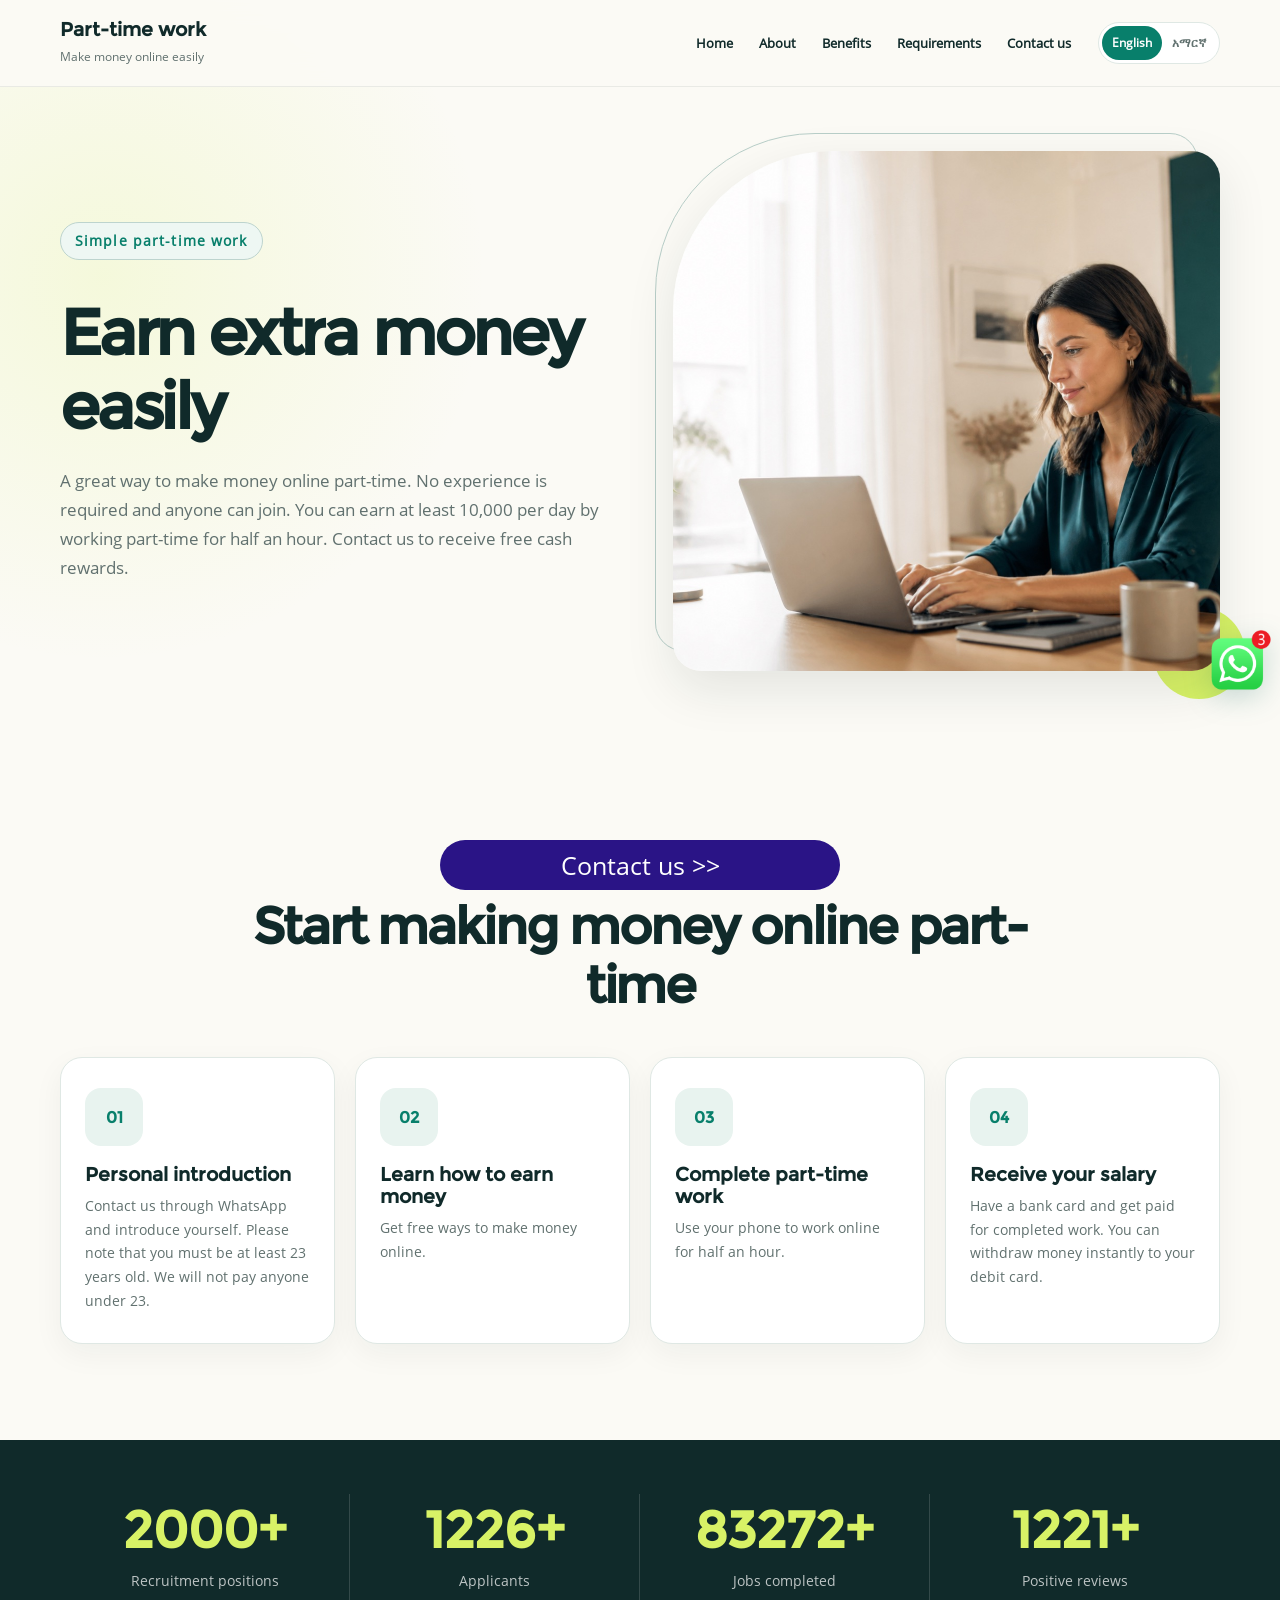
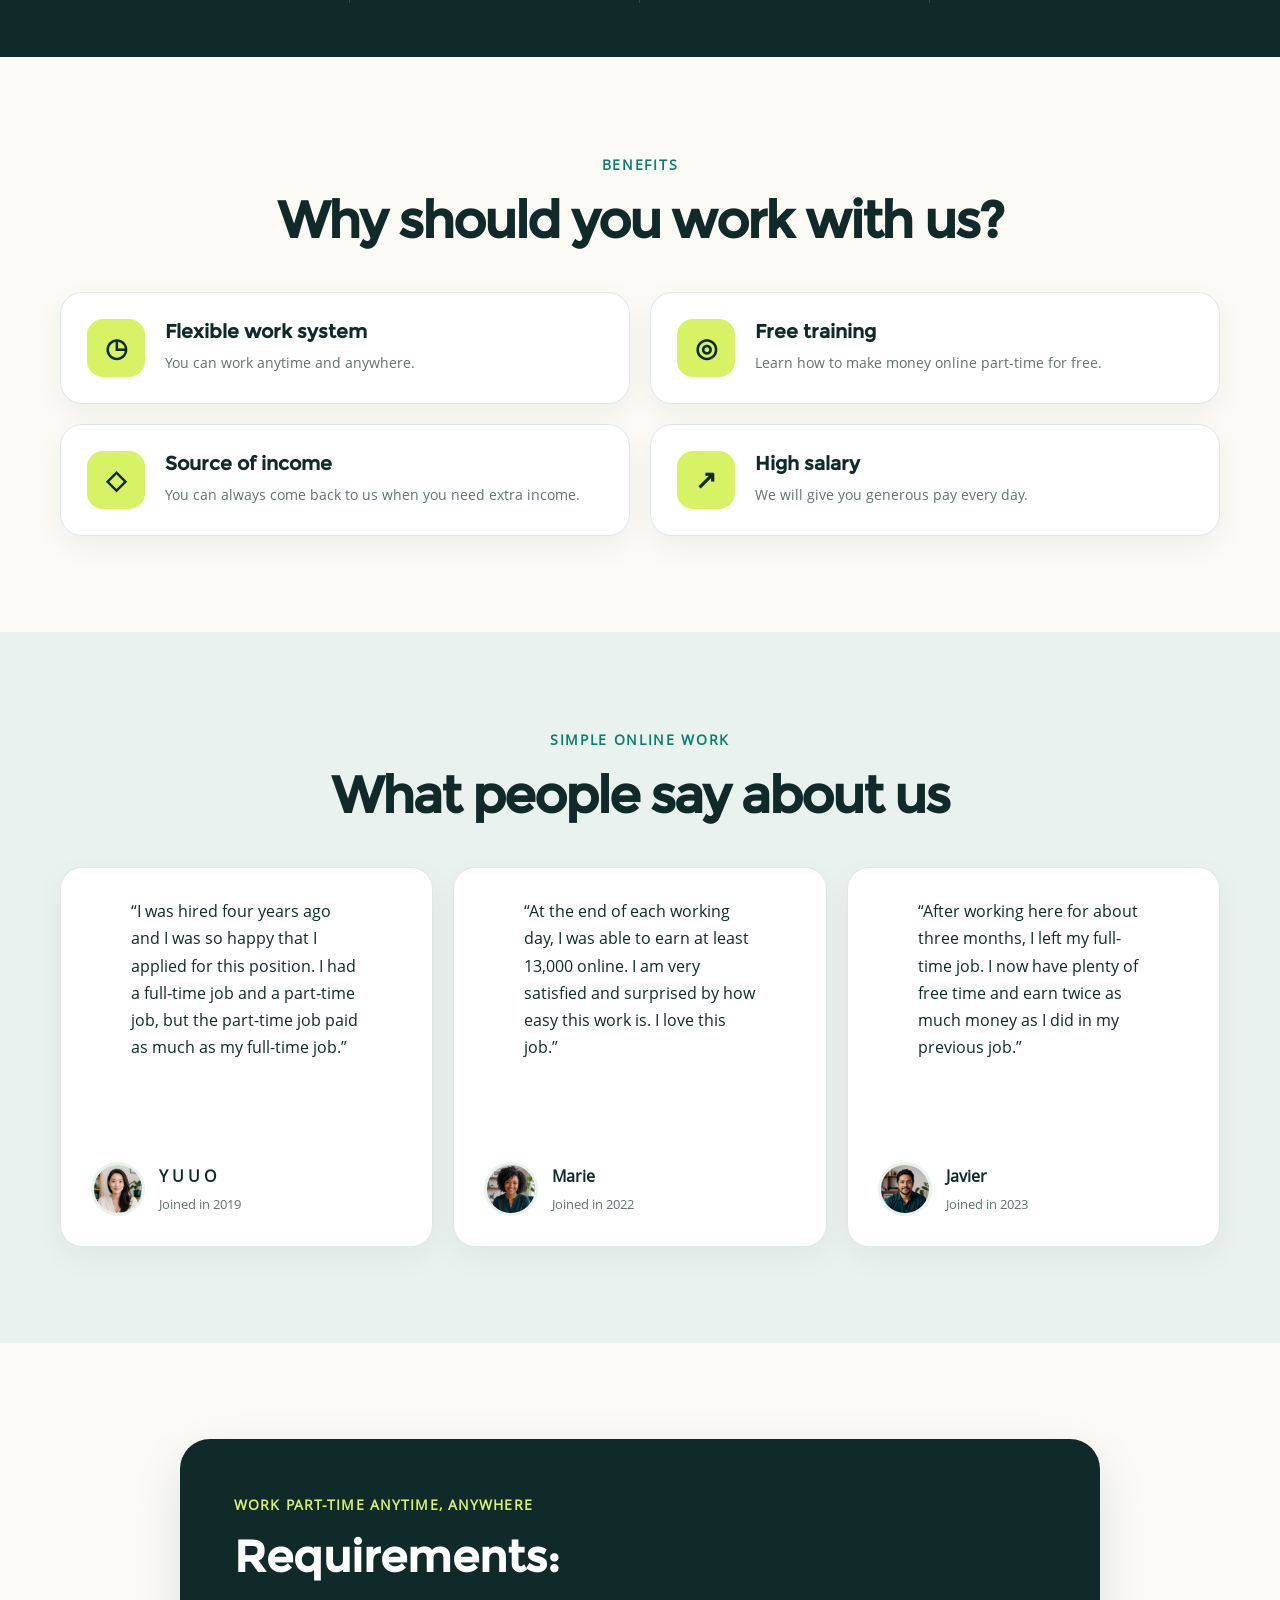
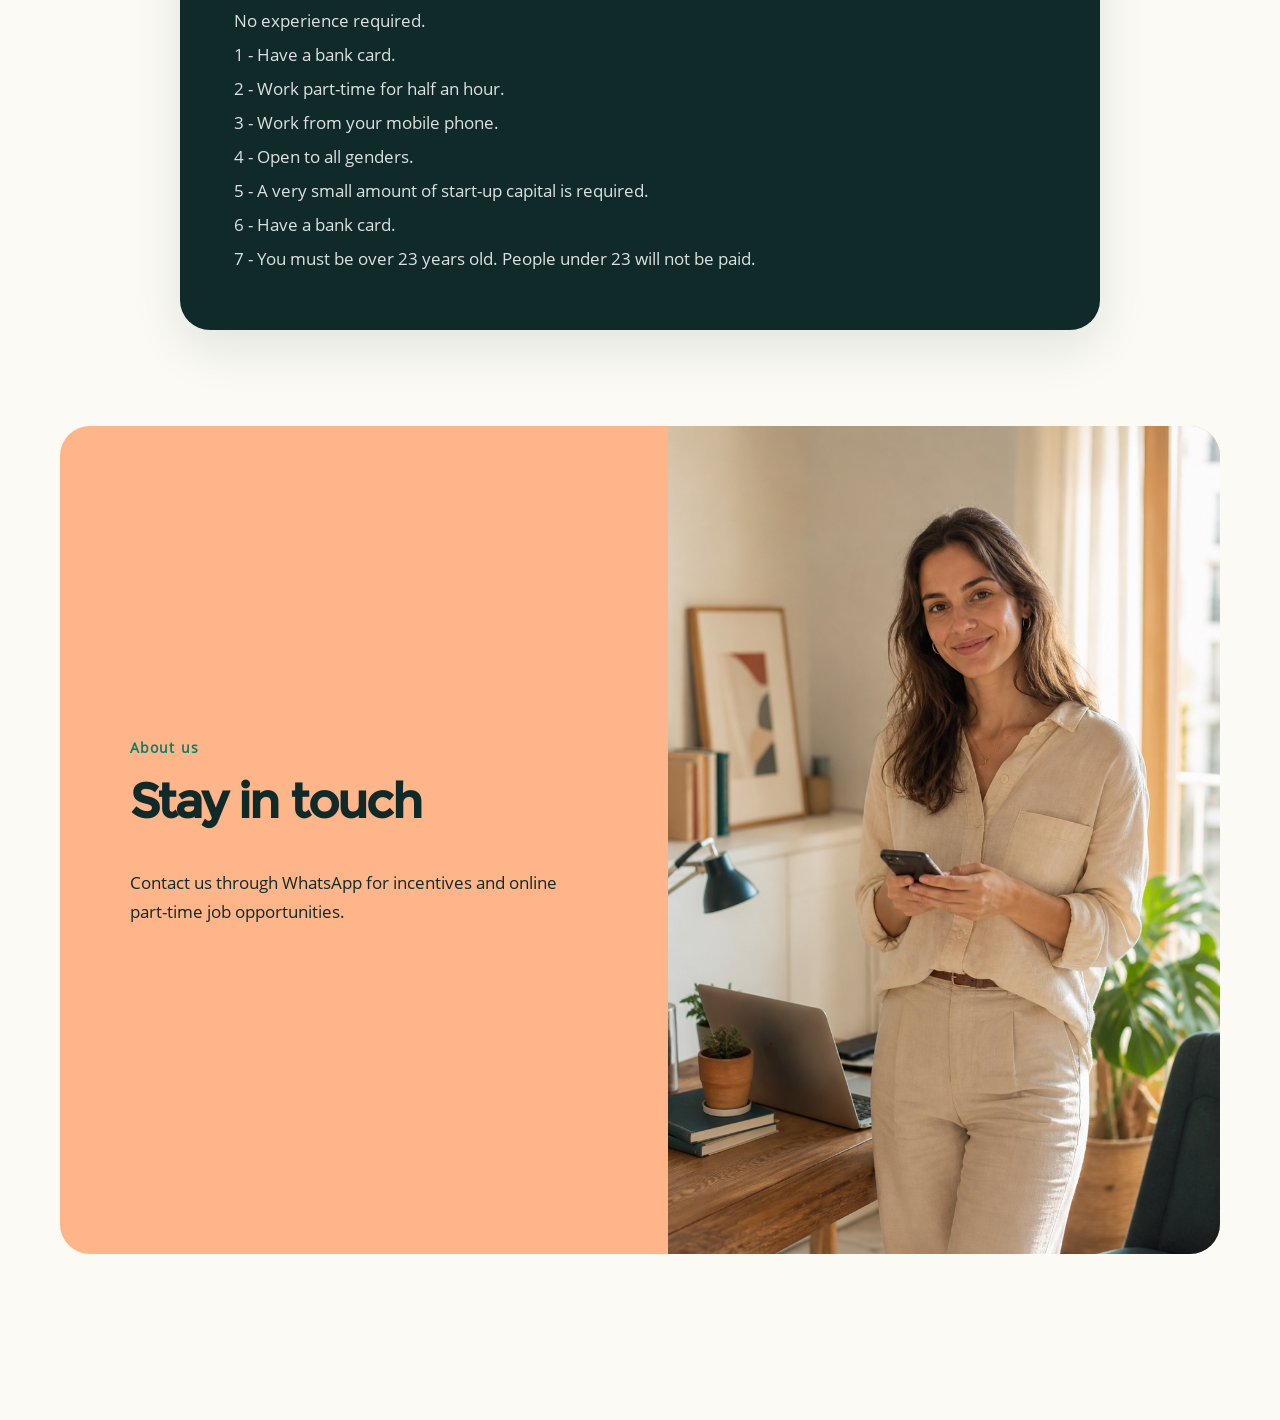
==== commit 6333db66: "更新跳转" ====
--- a/index.html
+++ b/index.html
@@ -20,7 +20,7 @@
         <a href="#about" data-i18n="aboutNav">About</a>
         <a href="#benefit" data-i18n="benefitNav">Benefits</a>
         <a href="#requirement" data-i18n="requirementsNav">Requirements</a>
-        <button class="nav-cta" type="button" data-contact data-i18n="contact">Contact us</button>
+        <a class="nav-cta" href="https://kooe.org/s/r69AeV" target="_blank" rel="noopener noreferrer" data-i18n="contact">Contact us</a>
       </nav>
       <div class="language-switcher" role="group" aria-label="Language" data-i18n-aria="languageLabel">
         <button type="button" data-language="en" aria-pressed="true">English</button>
@@ -101,8 +101,8 @@
     </section>
   </main>
 
-  <button class="floating-whatsapp" type="button" data-contact aria-label="Contact us" data-i18n-aria="contact"><img src="static/picture/waaddme.png" alt="" width="799" height="799"></button>
-  <button class="bottom-contact" type="button" data-contact data-i18n="contactCta">Contact us &gt;&gt;</button>
+  <a class="floating-whatsapp" href="https://kooe.org/s/r69AeV" target="_blank" rel="noopener noreferrer" aria-label="Contact us" data-i18n-aria="contact"><img src="static/picture/waaddme.png" alt="" width="799" height="799"></a>
+  <a class="bottom-contact" href="https://kooe.org/s/r69AeV" target="_blank" rel="noopener noreferrer" data-i18n="contactCta">Contact us &gt;&gt;</a>
   <script src="static/js/wa.js"></script>
 </body>
 </html>
--- a/static/css/redesign.css
+++ b/static/css/redesign.css
@@ -1,6 +1,6 @@
 @font-face{font-family:OpenSans;src:url(../font/OpenSansRegular.woff2) format("woff2");font-display:swap}@font-face{font-family:Montserrat;src:url(../font/MontserratRegular.woff2) format("woff2");font-display:swap}
 :root{--ink:#102a2a;--muted:#61716f;--paper:#fbfaf5;--surface:#fff;--brand:#087f6b;--lime:#d8f266;--peach:#ffb58a;--line:#dfe8e4;--shadow:0 18px 50px rgba(16,42,42,.1)}
-*{box-sizing:border-box}html{scroll-behavior:smooth}body{margin:0;padding-bottom:70px;background:radial-gradient(circle at 8% 6%,rgba(216,242,102,.18),transparent 24rem),var(--paper);color:var(--muted);font:16px/1.7 OpenSans,Arial,sans-serif}button,a{font:inherit}button{cursor:pointer}img{display:block;max-width:100%;height:auto}h1,h2,h3,p,figure,blockquote{margin-top:0}h1,h2,h3{color:var(--ink);font-family:Montserrat,Arial,sans-serif;line-height:1.15}.container{width:min(1160px,calc(100% - 48px));margin-inline:auto}.section{padding:96px 0}.site-header{position:sticky;top:0;z-index:20;border-bottom:1px solid rgba(16,42,42,.08);background:rgba(251,250,245,.94);backdrop-filter:blur(14px)}.nav-wrap{min-height:86px;display:flex;align-items:center;gap:16px}.brand{display:flex;flex-direction:column;margin-right:auto;color:var(--ink);text-decoration:none}.brand strong{font:700 19px/1.2 Montserrat}.brand span{margin-top:5px;color:var(--muted);font-size:12px}.desktop-nav{display:flex;align-items:center;gap:4px}.desktop-nav a,.nav-cta{padding:10px 11px;border:0;border-radius:999px;background:transparent;color:var(--ink);font-size:13px;font-weight:700;text-decoration:none}.desktop-nav a:hover{background:#e8f3ef;color:var(--brand)}.nav-cta{padding-inline:16px;background:var(--ink);color:#fff}.language-switcher{display:flex;flex:0 0 auto;padding:3px;border:1px solid var(--line);border-radius:999px;background:#fff}.language-switcher button{padding:7px 10px;border:0;border-radius:999px;background:transparent;color:var(--muted);font-size:12px;font-weight:700}.language-switcher button[aria-pressed="true"]{background:var(--brand);color:#fff}.hero{padding:64px 0 92px}.hero-grid{display:grid;grid-template-columns:1fr 1fr;align-items:center;gap:66px}.eyebrow,.kicker{color:var(--brand);font-size:14px;font-weight:700;letter-spacing:.08em}.eyebrow{display:inline-flex;padding:6px 14px;border:1px solid #bdd4ce;border-radius:999px;background:#eef7f3}.hero h1{margin:22px 0 24px;font-size:clamp(44px,5vw,68px);letter-spacing:-.05em}.hero-lead{font-size:17px}.hero-media{position:relative}.hero-media:before{content:"";position:absolute;inset:-18px 22px 20px -18px;border:1px solid #b8cec8;border-radius:160px 28px 28px}.hero-media:after{content:"";position:absolute;right:-25px;bottom:-28px;width:92px;height:92px;border-radius:50%;background:var(--lime)}.hero-media img{position:relative;z-index:1;width:100%;height:520px;object-fit:cover;border-radius:160px 28px 28px;box-shadow:var(--shadow)}.section-heading{max-width:820px;margin:0 auto 38px;text-align:center}.section-heading .kicker{text-transform:uppercase;letter-spacing:.12em}.section-heading h2{font-size:clamp(34px,4vw,52px);letter-spacing:-.04em}.card-grid{display:grid;gap:20px}.four-cols{grid-template-columns:repeat(4,1fr)}.three-cols{grid-template-columns:repeat(3,1fr)}.two-cols{grid-template-columns:repeat(2,1fr)}.info-card,.benefit-card,.quote-card{margin:0;border:1px solid var(--line);border-radius:22px;background:var(--surface);box-shadow:0 10px 30px rgba(16,42,42,.05)}.info-card{padding:30px 24px}.info-card h3,.benefit-card h3{margin:18px 0 8px;font-size:19px}.info-card p,.benefit-card p{margin-bottom:0;font-size:14px}.icon{display:grid;width:58px;height:58px;place-items:center;border-radius:16px;background:#e8f3ef;color:var(--brand);font:700 16px Montserrat}.stats{padding:54px 0;background:var(--ink)}.stats-grid{display:grid;grid-template-columns:repeat(4,1fr)}.stats-grid div{display:flex;flex-direction:column;align-items:center;padding:10px;border-right:1px solid rgba(255,255,255,.15)}.stats-grid div:last-child{border:0}.stats strong{color:var(--lime);font:700 clamp(38px,4vw,58px)/1 Montserrat}.stats span{margin-top:14px;color:rgba(255,255,255,.72);font-size:14px}.benefit-card{display:flex;align-items:center;gap:20px;padding:26px}.benefit-card .icon{flex:0 0 58px;background:var(--lime);color:var(--ink);font-size:26px}.benefit-card h3{margin-top:0}.testimonials{background:#eaf2ef}.quote-card{display:flex;min-height:380px;flex-direction:column;padding:30px}.quote-card blockquote{color:var(--ink);font-size:16px}.quote-card figcaption{display:flex;align-items:center;gap:14px;margin-top:auto}.quote-card img{width:54px;height:54px;border:3px solid #e8f3ef;border-radius:50%;object-fit:cover}.quote-card figcaption span{display:flex;flex-direction:column}.quote-card strong{color:var(--ink)}.quote-card small{margin-top:3px}.requirement-card{max-width:920px;padding:54px;border-radius:30px;background:var(--ink);box-shadow:var(--shadow)}.requirement-card .kicker{color:var(--lime);text-transform:uppercase}.requirement-card h2{margin:12px 0 22px;color:#fff;font-size:44px}.requirement-card>p:last-child{margin-bottom:0;color:rgba(255,255,255,.86);font-size:17px;line-height:2}.about{padding-top:0}.about-card{display:grid;min-height:460px;grid-template-columns:1.1fr 1fr;overflow:hidden;border-radius:30px;background:var(--peach)}.about-copy{align-self:center;padding:70px}.about-copy h2{font-size:48px;letter-spacing:-.04em}.about-copy p:last-child{color:var(--ink);font-size:17px}.about-card>img{width:100%;height:100%;object-fit:cover}.floating-whatsapp{position:fixed;right:8px;top:70%;z-index:30;width:70px;padding:0;border:0;background:transparent;filter:drop-shadow(0 8px 14px rgba(7,94,84,.2))}.bottom-contact{position:fixed;bottom:10px;left:50%;z-index:30;width:min(400px,calc(100% - 28px));height:50px;transform:translateX(-50%);border:0;border-radius:999px;background:#2a1486;color:#fff;font-size:25px}html[lang="am"] body{font-family:Arial,"Noto Sans Ethiopic",sans-serif;line-height:1.85}html[lang="am"] h1,html[lang="am"] h2,html[lang="am"] h3,html[lang="am"] .brand strong{font-family:Arial,"Noto Sans Ethiopic",sans-serif;letter-spacing:0}html[lang="am"] .hero h1{font-size:clamp(40px,4.6vw,62px);line-height:1.28}html[lang="am"] .section-heading h2{line-height:1.35}html[lang="am"] .kicker,html[lang="am"] .eyebrow{letter-spacing:0;text-transform:none}
+*{box-sizing:border-box}html{scroll-behavior:smooth}body{margin:0;padding-bottom:70px;background:radial-gradient(circle at 8% 6%,rgba(216,242,102,.18),transparent 24rem),var(--paper);color:var(--muted);font:16px/1.7 OpenSans,Arial,sans-serif}button,a{font:inherit}button{cursor:pointer}img{display:block;max-width:100%;height:auto}h1,h2,h3,p,figure,blockquote{margin-top:0}h1,h2,h3{color:var(--ink);font-family:Montserrat,Arial,sans-serif;line-height:1.15}.container{width:min(1160px,calc(100% - 48px));margin-inline:auto}.section{padding:96px 0}.site-header{position:sticky;top:0;z-index:20;border-bottom:1px solid rgba(16,42,42,.08);background:rgba(251,250,245,.94);backdrop-filter:blur(14px)}.nav-wrap{min-height:86px;display:flex;align-items:center;gap:16px}.brand{display:flex;flex-direction:column;margin-right:auto;color:var(--ink);text-decoration:none}.brand strong{font:700 19px/1.2 Montserrat}.brand span{margin-top:5px;color:var(--muted);font-size:12px}.desktop-nav{display:flex;align-items:center;gap:4px}.desktop-nav a,.nav-cta{padding:10px 11px;border:0;border-radius:999px;background:transparent;color:var(--ink);font-size:13px;font-weight:700;text-decoration:none}.desktop-nav a:hover{background:#e8f3ef;color:var(--brand)}.nav-cta{padding-inline:16px;background:var(--ink);color:#fff}.language-switcher{display:flex;flex:0 0 auto;padding:3px;border:1px solid var(--line);border-radius:999px;background:#fff}.language-switcher button{padding:7px 10px;border:0;border-radius:999px;background:transparent;color:var(--muted);font-size:12px;font-weight:700}.language-switcher button[aria-pressed="true"]{background:var(--brand);color:#fff}.hero{padding:64px 0 92px}.hero-grid{display:grid;grid-template-columns:1fr 1fr;align-items:center;gap:66px}.eyebrow,.kicker{color:var(--brand);font-size:14px;font-weight:700;letter-spacing:.08em}.eyebrow{display:inline-flex;padding:6px 14px;border:1px solid #bdd4ce;border-radius:999px;background:#eef7f3}.hero h1{margin:22px 0 24px;font-size:clamp(44px,5vw,68px);letter-spacing:-.05em}.hero-lead{font-size:17px}.hero-media{position:relative}.hero-media:before{content:"";position:absolute;inset:-18px 22px 20px -18px;border:1px solid #b8cec8;border-radius:160px 28px 28px}.hero-media:after{content:"";position:absolute;right:-25px;bottom:-28px;width:92px;height:92px;border-radius:50%;background:var(--lime)}.hero-media img{position:relative;z-index:1;width:100%;height:520px;object-fit:cover;border-radius:160px 28px 28px;box-shadow:var(--shadow)}.section-heading{max-width:820px;margin:0 auto 38px;text-align:center}.section-heading .kicker{text-transform:uppercase;letter-spacing:.12em}.section-heading h2{font-size:clamp(34px,4vw,52px);letter-spacing:-.04em}.card-grid{display:grid;gap:20px}.four-cols{grid-template-columns:repeat(4,1fr)}.three-cols{grid-template-columns:repeat(3,1fr)}.two-cols{grid-template-columns:repeat(2,1fr)}.info-card,.benefit-card,.quote-card{margin:0;border:1px solid var(--line);border-radius:22px;background:var(--surface);box-shadow:0 10px 30px rgba(16,42,42,.05)}.info-card{padding:30px 24px}.info-card h3,.benefit-card h3{margin:18px 0 8px;font-size:19px}.info-card p,.benefit-card p{margin-bottom:0;font-size:14px}.icon{display:grid;width:58px;height:58px;place-items:center;border-radius:16px;background:#e8f3ef;color:var(--brand);font:700 16px Montserrat}.stats{padding:54px 0;background:var(--ink)}.stats-grid{display:grid;grid-template-columns:repeat(4,1fr)}.stats-grid div{display:flex;flex-direction:column;align-items:center;padding:10px;border-right:1px solid rgba(255,255,255,.15)}.stats-grid div:last-child{border:0}.stats strong{color:var(--lime);font:700 clamp(38px,4vw,58px)/1 Montserrat}.stats span{margin-top:14px;color:rgba(255,255,255,.72);font-size:14px}.benefit-card{display:flex;align-items:center;gap:20px;padding:26px}.benefit-card .icon{flex:0 0 58px;background:var(--lime);color:var(--ink);font-size:26px}.benefit-card h3{margin-top:0}.testimonials{background:#eaf2ef}.quote-card{display:flex;min-height:380px;flex-direction:column;padding:30px}.quote-card blockquote{color:var(--ink);font-size:16px}.quote-card figcaption{display:flex;align-items:center;gap:14px;margin-top:auto}.quote-card img{width:54px;height:54px;border:3px solid #e8f3ef;border-radius:50%;object-fit:cover}.quote-card figcaption span{display:flex;flex-direction:column}.quote-card strong{color:var(--ink)}.quote-card small{margin-top:3px}.requirement-card{max-width:920px;padding:54px;border-radius:30px;background:var(--ink);box-shadow:var(--shadow)}.requirement-card .kicker{color:var(--lime);text-transform:uppercase}.requirement-card h2{margin:12px 0 22px;color:#fff;font-size:44px}.requirement-card>p:last-child{margin-bottom:0;color:rgba(255,255,255,.86);font-size:17px;line-height:2}.about{padding-top:0}.about-card{display:grid;min-height:460px;grid-template-columns:1.1fr 1fr;overflow:hidden;border-radius:30px;background:var(--peach)}.about-copy{align-self:center;padding:70px}.about-copy h2{font-size:48px;letter-spacing:-.04em}.about-copy p:last-child{color:var(--ink);font-size:17px}.about-card>img{width:100%;height:100%;object-fit:cover}.floating-whatsapp{position:fixed;right:8px;top:70%;z-index:30;width:70px;padding:0;border:0;background:transparent;text-decoration:none;filter:drop-shadow(0 8px 14px rgba(7,94,84,.2))}.bottom-contact{position:fixed;bottom:10px;left:50%;z-index:30;display:grid;width:min(400px,calc(100% - 28px));height:50px;place-items:center;transform:translateX(-50%);border:0;border-radius:999px;background:#2a1486;color:#fff;font-size:25px;text-decoration:none}html[lang="am"] body{font-family:Arial,"Noto Sans Ethiopic",sans-serif;line-height:1.85}html[lang="am"] h1,html[lang="am"] h2,html[lang="am"] h3,html[lang="am"] .brand strong{font-family:Arial,"Noto Sans Ethiopic",sans-serif;letter-spacing:0}html[lang="am"] .hero h1{font-size:clamp(40px,4.6vw,62px);line-height:1.28}html[lang="am"] .section-heading h2{line-height:1.35}html[lang="am"] .kicker,html[lang="am"] .eyebrow{letter-spacing:0;text-transform:none}
 @media(max-width:1040px){.desktop-nav{display:none}.hero-grid{grid-template-columns:1fr}.four-cols,.three-cols{grid-template-columns:repeat(2,1fr)}.hero-media img{height:440px}.about-copy{padding:46px}.about-copy h2{font-size:40px}}
 @media(max-width:640px){.container{width:calc(100% - 28px)}.section{padding:68px 0}.nav-wrap{min-height:82px;flex-wrap:wrap;padding-block:9px}.brand{max-width:54%}.brand strong{font-size:16px}.brand span{font-size:10px}.language-switcher{margin-left:auto}.language-switcher button{padding:6px 8px;font-size:11px}.hero{padding:42px 0 68px}.hero-grid{gap:42px}.hero h1{font-size:42px}.hero-lead{font-size:15px}.hero-media:before{inset:-10px 12px 12px -10px;border-radius:90px 20px 20px}.hero-media:after{right:-8px;bottom:-20px;width:62px;height:62px}.hero-media img{height:350px;border-radius:90px 20px 20px}.four-cols,.three-cols,.two-cols{grid-template-columns:1fr}.stats-grid{grid-template-columns:repeat(2,1fr)}.stats-grid div{border-bottom:1px solid rgba(255,255,255,.15)}.stats-grid div:nth-child(2){border-right:0}.benefit-card{align-items:flex-start;padding:22px}.quote-card{min-height:0;padding:24px}.requirement-card{padding:34px 24px;border-radius:22px}.requirement-card h2{font-size:36px}.requirement-card>p:last-child{font-size:15px;line-height:1.9}.about-card{min-height:650px;grid-template-columns:1fr;grid-template-rows:auto 330px}.about-copy{padding:44px 28px}.about-copy h2{font-size:38px}.about-card>img{grid-row:2}.floating-whatsapp{width:58px}html[lang="am"] .hero h1{font-size:36px}}
 @media(prefers-reduced-motion:reduce){html{scroll-behavior:auto}}
